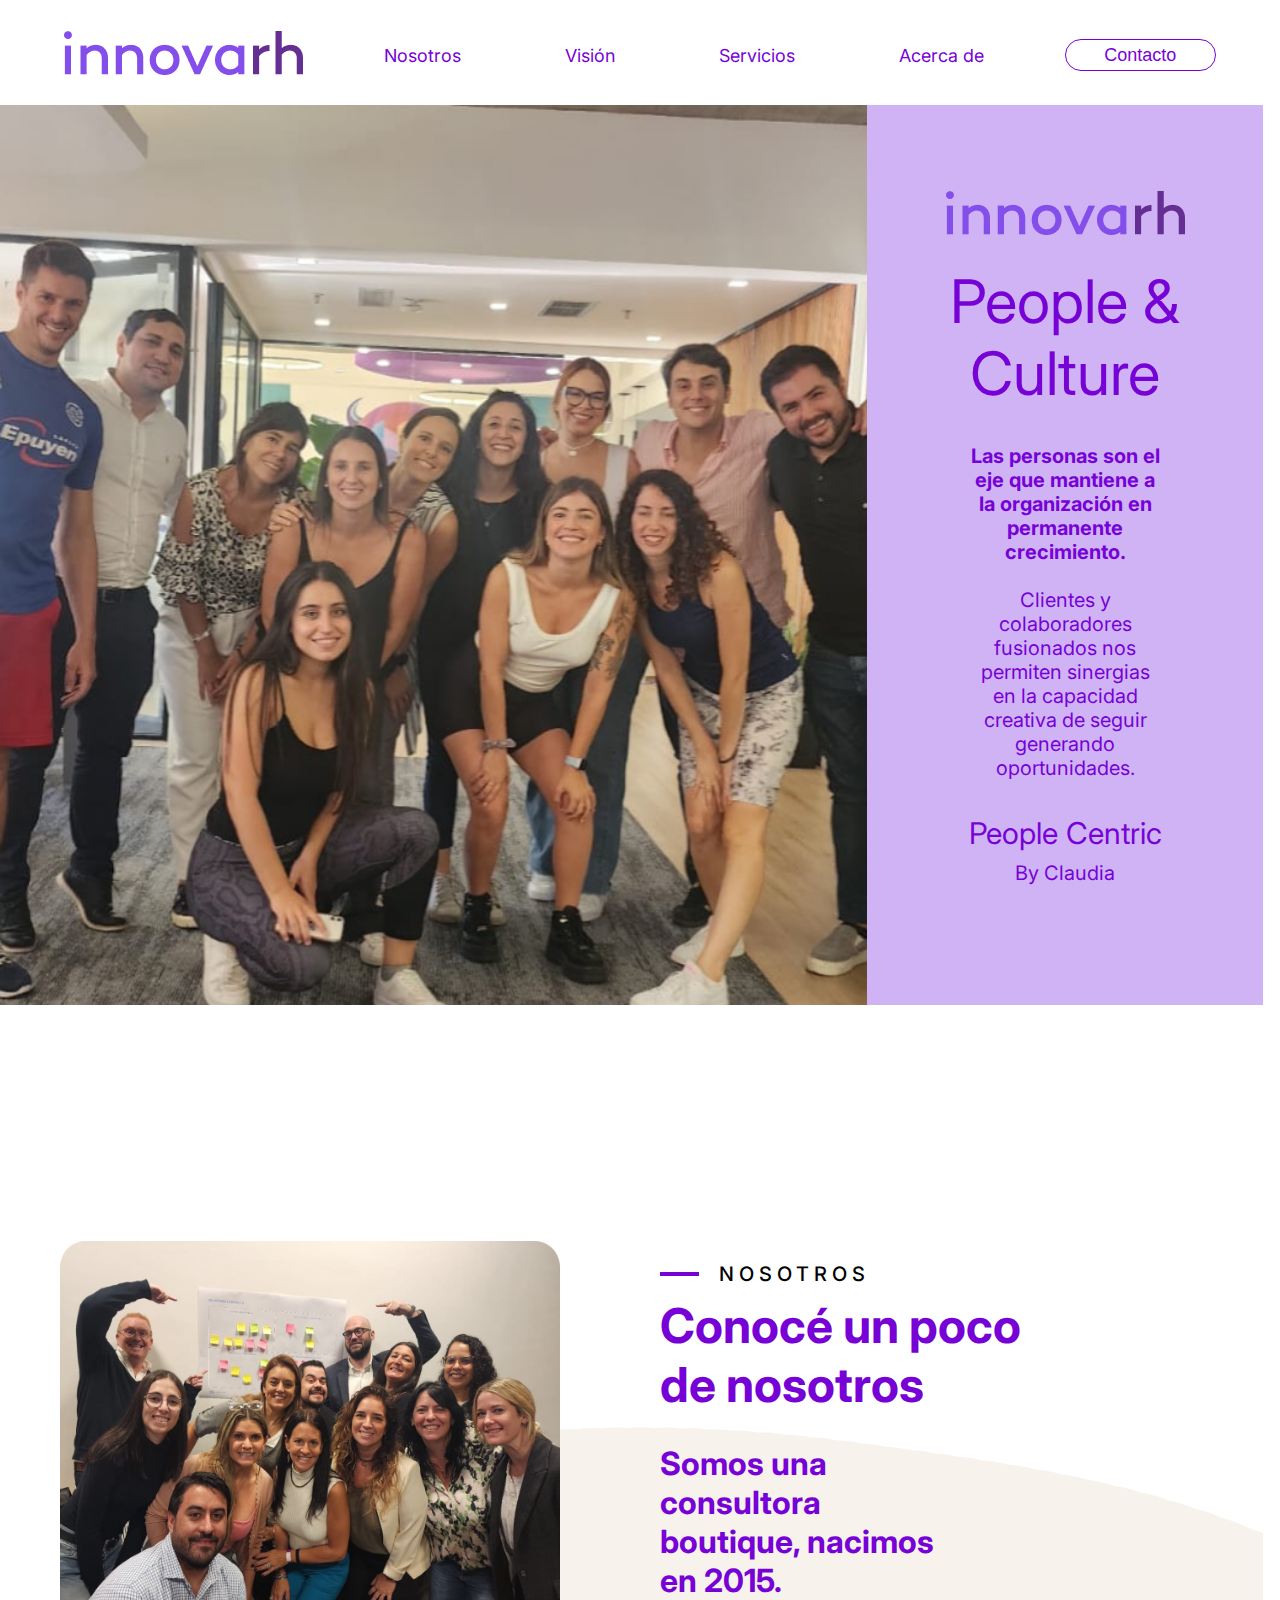
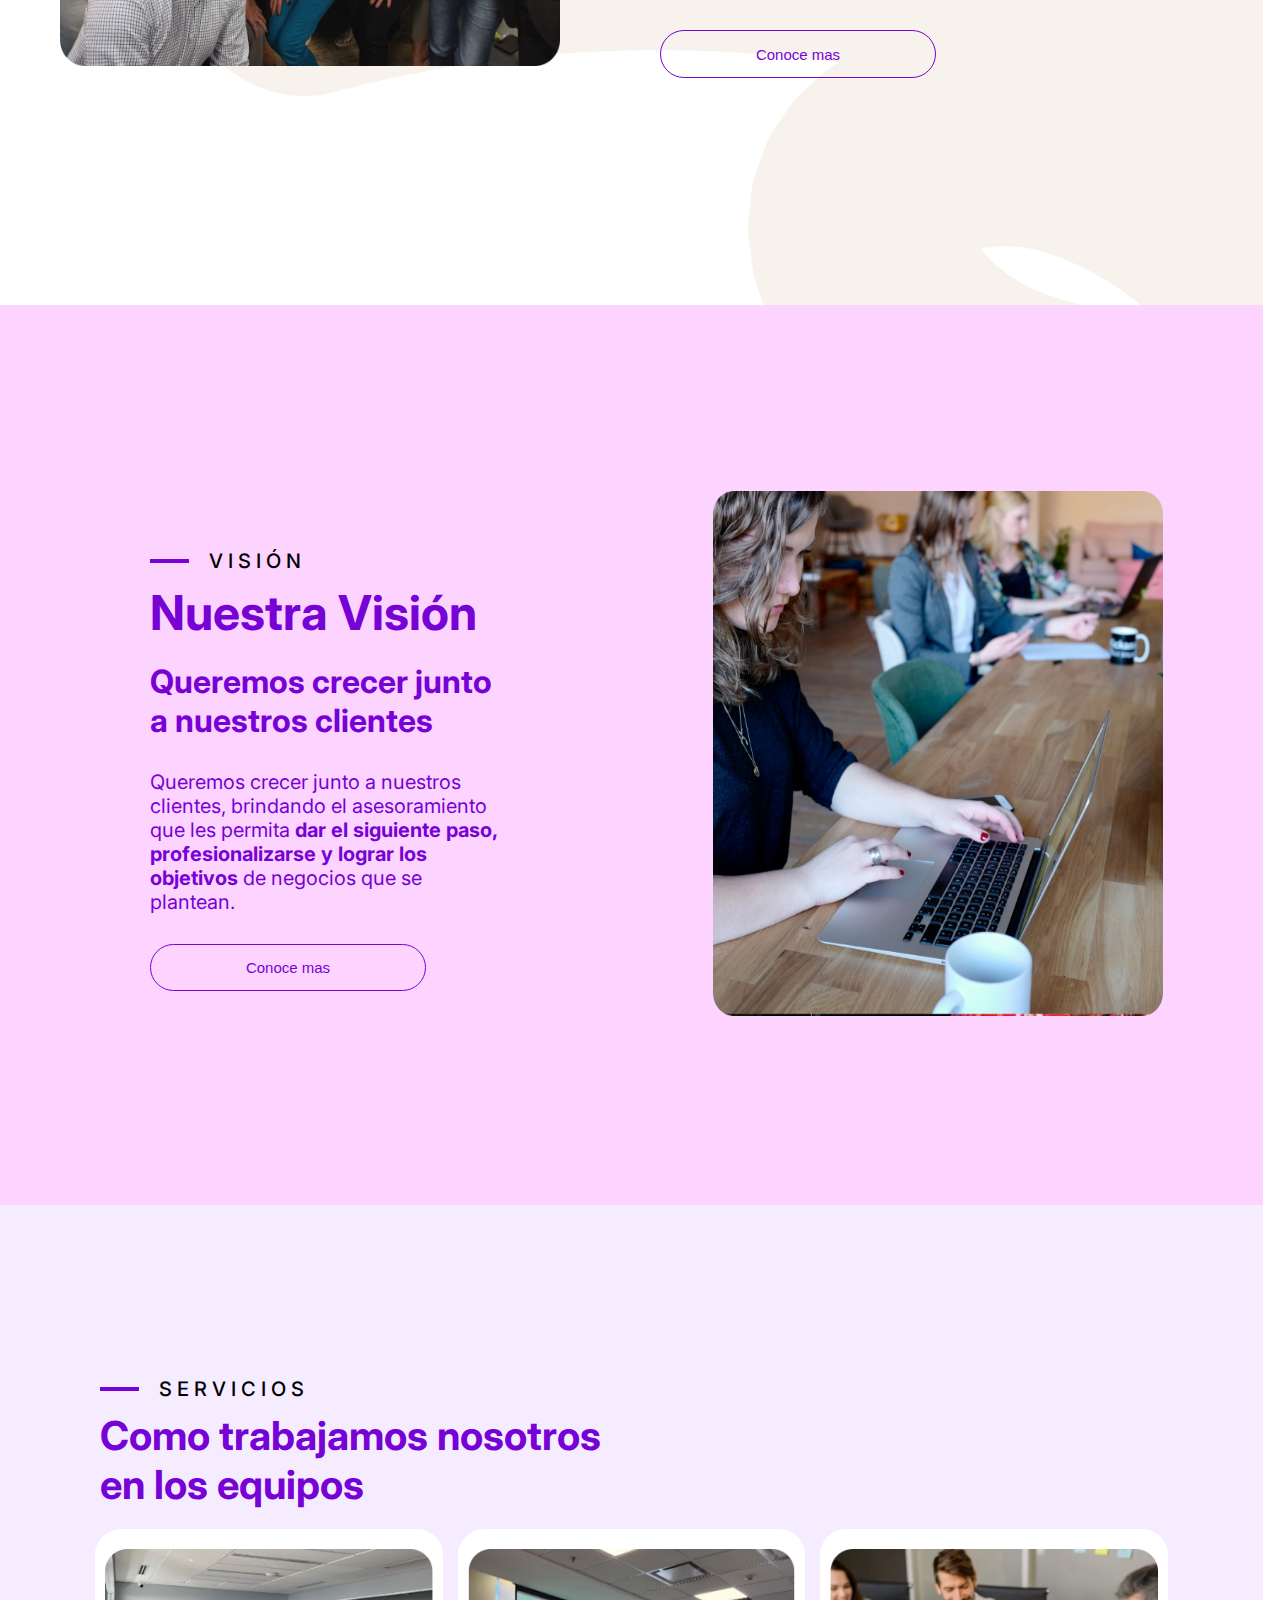
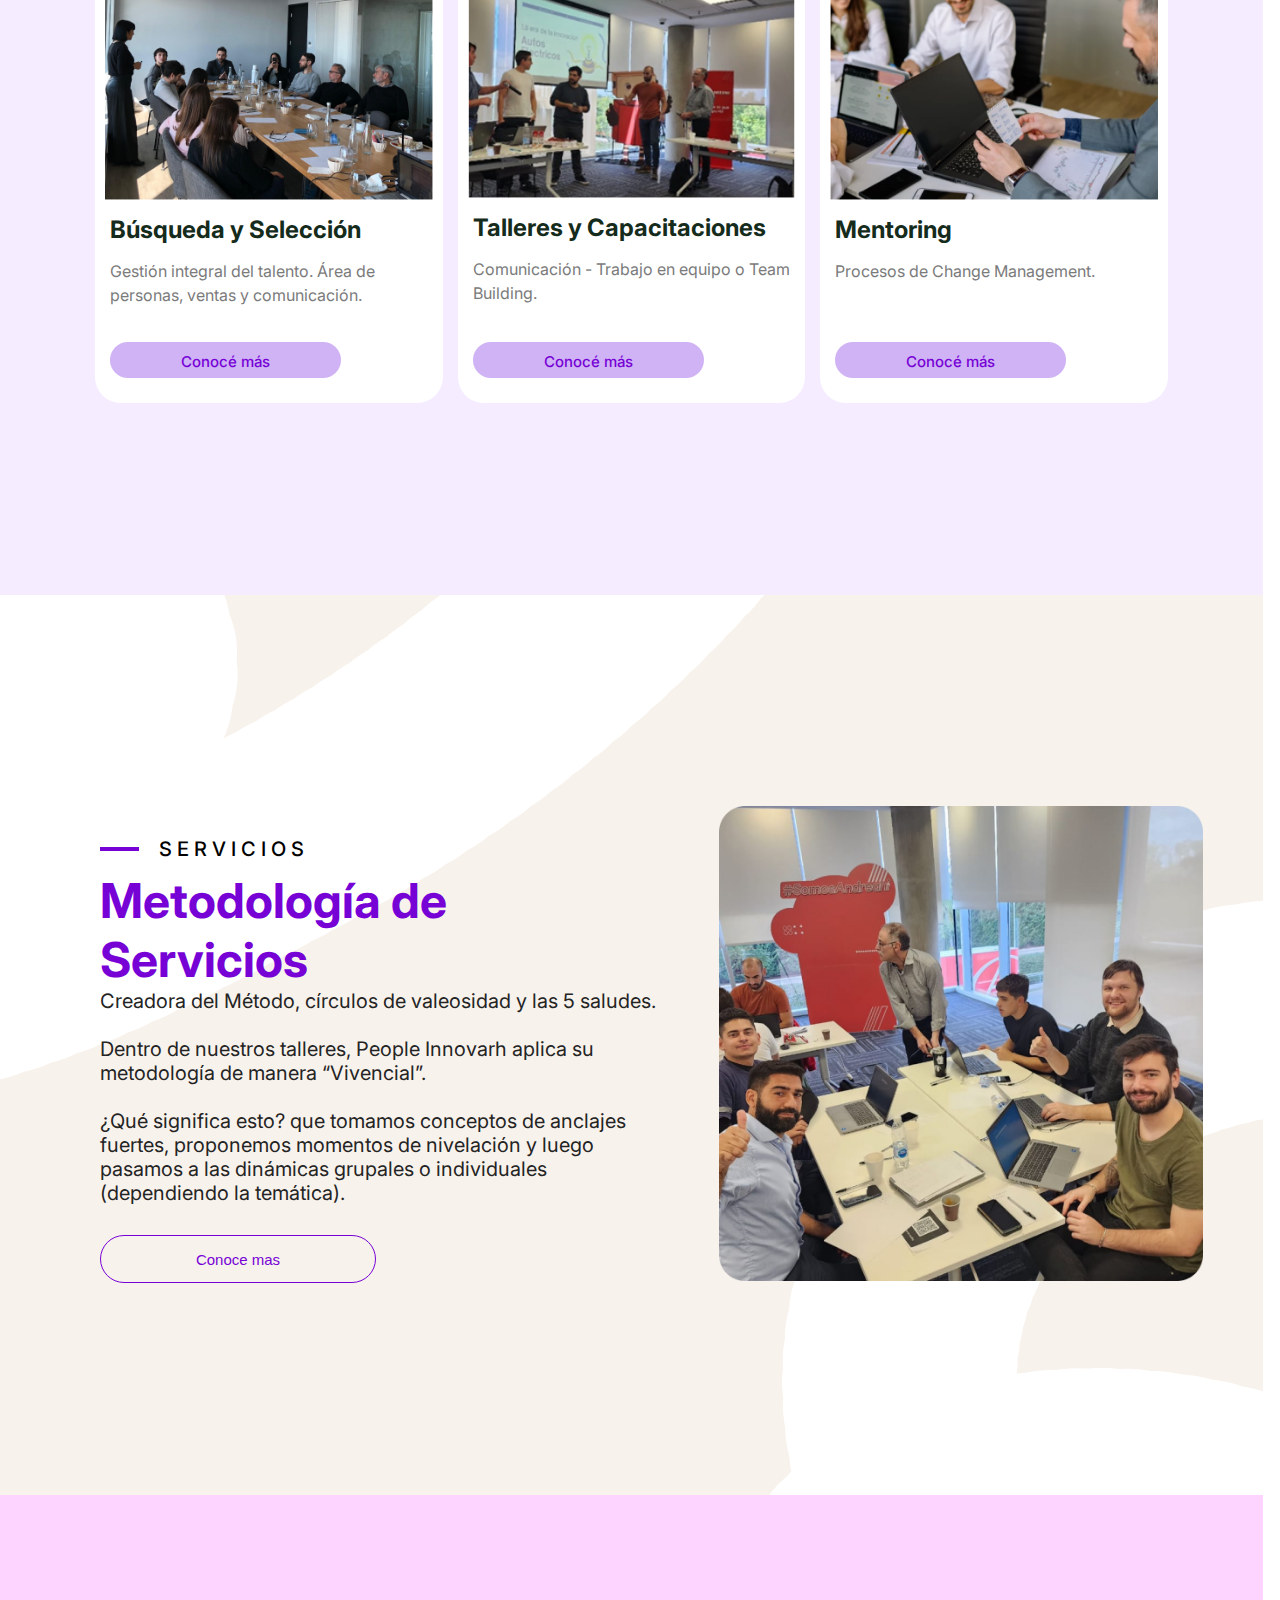
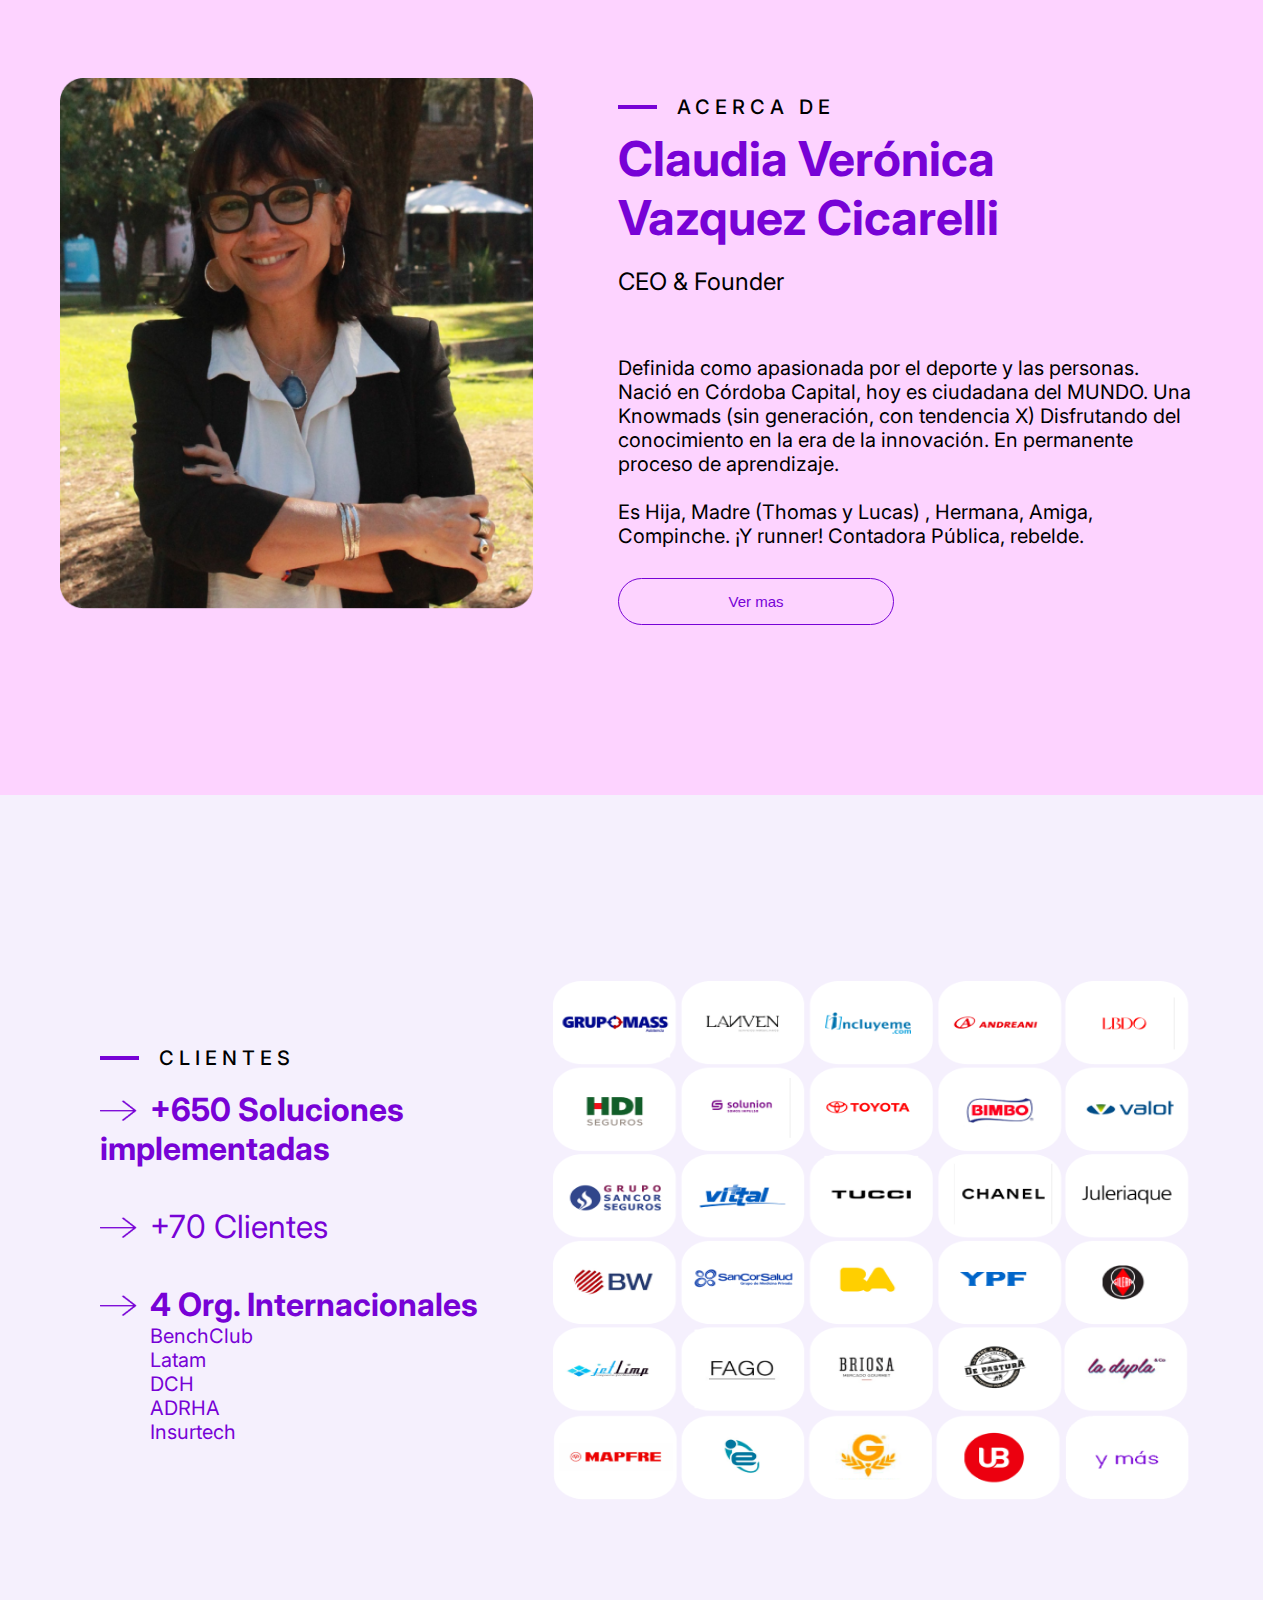
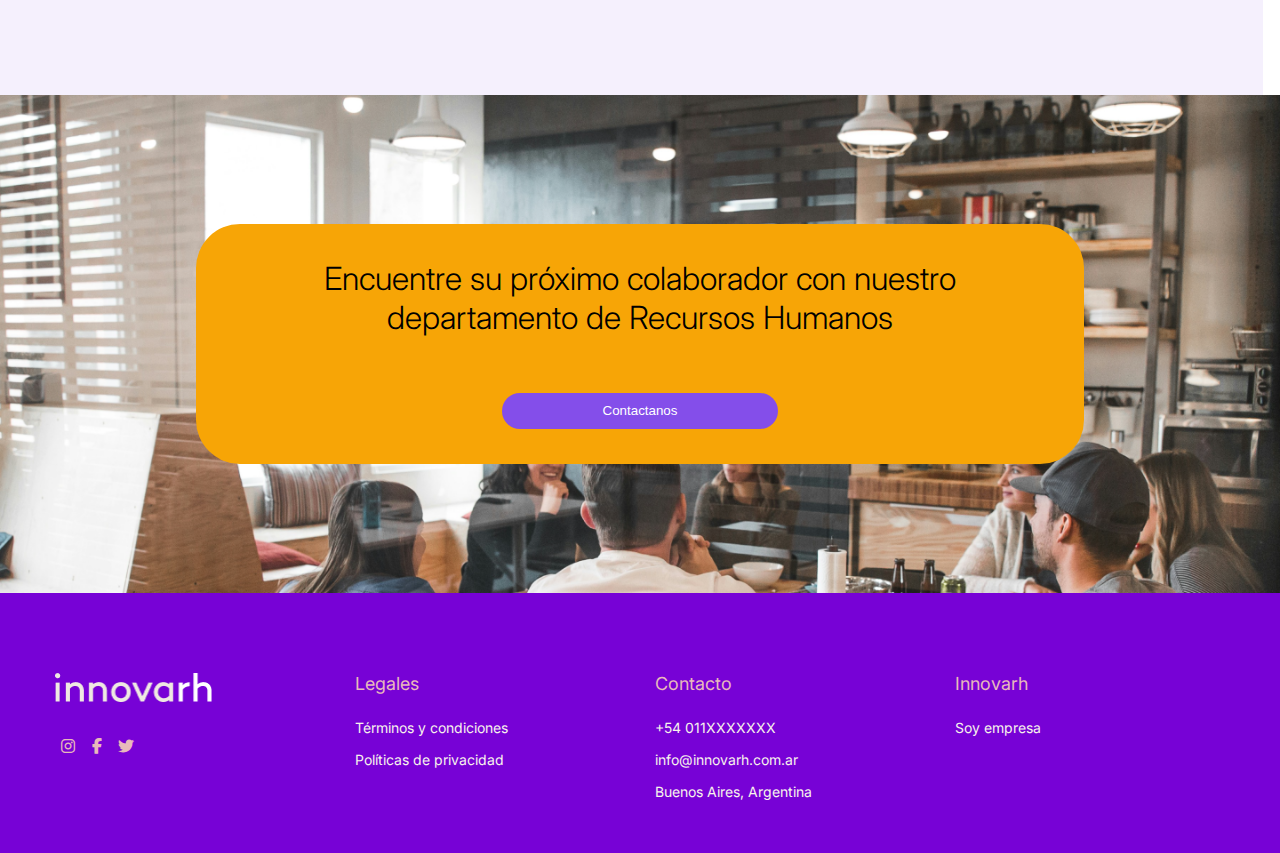
==== index.html @ 9fca4204 "version 1" ====
<!DOCTYPE html>
<html lang="en">
  <head>
    <meta charset="UTF-8" />
    <meta name="viewport" content="width=device-width, initial-scale=1.0" />
    <!--font-->
    <link rel="preconnect" href="https://fonts.googleapis.com">
    <link rel="preconnect" href="https://fonts.gstatic.com" crossorigin>
    <link href="https://fonts.googleapis.com/css2?family=Inter:ital,opsz,wght@0,14..32,100..900;1,14..32,100..900&display=swap" rel="stylesheet">
    <!--css-->
    <link rel="stylesheet" href="CSS/styles.css">
    <link rel="stylesheet" href="https://cdnjs.cloudflare.com/ajax/libs/font-awesome/6.2.1/css/all.min.css">
    <title>Innovarh</title>
  </head>
  <body>
    
    <header class="header">
        <div class="logo">
          <a href="./index.html"><image src="imagenes/LOGO.png" alt="logo"></image></a>
        </div>
        <nav>
          <ul class="nav-links">
             <li><a class="navbar-brand" href="./paginas/nosotros.html">Nosotros</a></li>
             <li><a class="navbar-brand" href="./paginas/vision.html">Visión</a></li>
             <li><a class="navbar-brand" href="./paginas/metodologias.html">Servicios</a></li>
             <li><a class="navbar-brand" href="./paginas/acerca-de.html">Acerca de</a></li>
          </ul>
        </nav>
        <a href="#" class="nav-button"><button>Contacto</button></a>
    </header>

    <main>
      <section class="section-people">
        <div>
          <image class="section-people-photo" src="imagenes/group.png" alt="people-photo"></image>
        </div>  
        <div class="section-people-text">
          <image class="section-people-logo" src="imagenes/LOGO.png" alt="logo"></image>
          <h1 class="section-people-title"> People & Culture</h1>
          <p class="section-people-paragraph">
            <strong>Las personas son el eje que mantiene a la organización en permanente crecimiento.</strong>
            <br>
            <br>
            Clientes y colaboradores fusionados nos permiten sinergias en la capacidad creativa de seguir generando oportunidades.</p>
          <h3 class="section-people-subtitle">People Centric</h3>
          <p class="section-people-paragraph">By Claudia</p>  
        </div>
      </section>

      <section class="section-nosotros">
        <div>
          <image class="section-nosotros-photo" src="imagenes/nosotros-foto1.png" alt="nosotros-foto1"></image>
        </div>
        <div class="section-nosotros-text">
          <div class="divisor">
            <div class="rectangulo"></div>
            <h5>NOSOTROS</h5>
          </div>
          <h2 class="section-nosotros-title">Conocé un poco de nosotros</h2>
          <h4 class="section-nosotros-subtitle">Somos una consultora boutique, nacimos en 2015.</h4>
          <a href="./paginas/nosotros.html">
          <button class="section-button">
            Conoce mas
          </button>
          </a>
        </div>
      </section>

      <section class="section-vision">
        <div class="vision-text">
          <div class="divisor">
            <div class="rectangulo"></div>
            <h5>VISIÓN</h5>
          </div>
          <h2 class="section-vision-title">Nuestra Visión</h2>
          <h4 class="section-vision-subtitle">Queremos crecer junto a nuestros clientes</h4>
          <p class="section-vision-paragraph">Queremos crecer junto a nuestros clientes, brindando el asesoramiento que les permita <strong>dar el siguiente paso, profesionalizarse y lograr los objetivos</strong> de negocios que se plantean.</p>
          <a href="./paginas/vision.html">
          <button class="section-button">
            Conoce mas
          </button>
          </a>
        </div>
        <div>
          <image class="vision-photo" src="imagenes/vision-foto1.png" alt="vision-foto1"></image>
        </div>
      </section>

      <Section class="section-servicios">
        <div class="section-servicios-text">
          <div class="divisor">
            <div class="rectangulo"></div>
            <h5>SERVICIOS</h5>
          </div>
            <h2 class="section-servicios-title">Como trabajamos nosotros en los equipos</h2>
        </div>

          <div class="cards-container">
            <div class="card">
              <div class="card-header">
                <img src="imagenes/servicios-foto1.png" alt="servicios-foto1">
              </div>
              <div class="card-body">
                <h5>Búsqueda y Selección</h5>
                <p class="card-text">Gestión integral del talento. Área de personas, ventas y comunicación.</p>
                <a href="./paginas/busqueda-seleccion.html" class="card-button">Conocé más</a>
              </div>
            </div>

            <div class="card">
              <div class="card-header">
                <img src="imagenes/servicios-foto2.png" alt="servicios-foto2">
              </div>
              <div class="card-body">
                <h5>Talleres y Capacitaciones</h5>
                <p class="card-text">Comunicación - Trabajo en equipo o Team Building.</p>
                <a href="./paginas/talleres-capacitaciones.html" class="card-button">Conocé más</a>
              </div>
            </div>

            <div class="card">
              <div class="card-header">
                <img src="imagenes/servicios-foto3.png" alt="servicios-foto3">
              </div>
              <div class="card-body">
                <h5>Mentoring</h5>
                <p class="card-text">Procesos de Change Management.</p>
                <a href="./paginas/mentoring.html" class="card-button">Conocé más</a>
              </div>
            </div>
          </div>
        </div>
      </Section>

       <section class="section-servicios2">
          <div class="section-servicios2-text">
            <div class="divisor">
              <div class="rectangulo"></div>
              <h5>SERVICIOS</h5>
            </div>
            <h2 class="section-servicios2-title">Metodología de Servicios</h2>
            <p class="servicios2-texto">
              Creadora del Método, círculos de valeosidad y las 5 saludes.
              <br>
              <br>
              Dentro de nuestros talleres, People Innovarh aplica su metodología de manera “Vivencial”.
              <br>
              <br>
              ¿Qué significa esto? que tomamos conceptos de anclajes fuertes, proponemos momentos de nivelación y luego pasamos a las dinámicas grupales o individuales (dependiendo la temática).
            </p> 
            <a href="./paginas/metodologias.html">
              <button class="section-button">
              Conoce mas
              </button>
            </a>
          </div>
          <div>
            <image class="servicios2-photo" src="imagenes/servicios2-foto1.png" alt="servicios2-foto1"></image>
          </div>
      </section>

      <section class="section-acerca">
        <div>
          <image class="acerca-photo" src="imagenes/acerca-foto1.png" alt="acerca-foto1"></image>
        </div>
        <div class="acerca-text">
          <div class="divisor">
            <div class="rectangulo"></div>
            <h5>ACERCA DE</h5>
          </div>
          <h2 class="section-acerca-title">Claudia Verónica Vazquez Cicarelli</h2>
          <br>
          <p class="acerca-subtitle">CEO & Founder</p>
          <br>
          <br>
          <br>
          <p class="acerca-texto">
            Definida como apasionada por el deporte y las personas. Nació en Córdoba Capital, hoy es ciudadana del MUNDO. Una Knowmads (sin generación, con tendencia X) Disfrutando del conocimiento en la era de la innovación. En permanente proceso de aprendizaje.  
            <br>
            <br>
            Es Hija, Madre (Thomas y Lucas) , Hermana, Amiga, Compinche. ¡Y runner! Contadora Pública, rebelde.
          </p> 
          <a href="./paginas/acerca-de.html">
            <button class="section-button">
              Ver mas
            </button>
          </a>
        </div>
      </section>

      <section class="section-clientes">
        <div class="clientes-text">
          <div class="divisor">
            <div class="rectangulo"></div>
              <h5>CLIENTES</h5>
            </div>
            <div class="clientes-texto">
              <p>
              <img src="./imagenes/index-flecha.png" alt="index-flecha"> <strong>+650 Soluciones implementadas</strong>
              <br>
              <br>
              <img src="./imagenes/index-flecha.png" alt="index-flecha"> +70 Clientes
              <br>
              <br>  
              <img src="./imagenes/index-flecha.png" alt="index-flecha"> <strong>4 Org. Internacionales</strong>
              </p>
              <p style="font-size: 20px; margin-left: 50px;">
              BenchClub
              <br> 
              Latam
              <br> 
              DCH
              <br> 
              ADRHA 
              <br>
              Insurtech
              </p> 
            </div>  
          </div>
        <div>
          <image class="clientes-photo" src="imagenes/clientes-foto1.png" alt="clientes-foto1"></image>
        </div>
    </section>

    <section class="section-contacto">
      <div class="contacto">
      <p class="contacto-text">Encuentre su próximo colaborador con nuestro departamento de Recursos Humanos</p>
      <button class="contacto-button">
      Contactanos
    </button>
    </div>
    </section>
    
    </main>
    <footer class="footer">
      <div class="footer-container">
        <div class="footer-row">
          
          <div class="footer-links">
            <img src="imagenes/logo-footer.png" alt="logo footer">
              <div class="social-link">
                  <a href="#"><i class="fab fa-instagram"></i></a>
                  <a href="#"><i class="fab fa-facebook-f"></i></a>
                  <a href="#"><i class="fab fa-twitter"></i></a>
              </div>
          </div>

          <div class="footer-links">
            <h6>Legales</h6>
            <ul>
              <li><a href="#">Términos y condiciones </a></li>
              <li><a href="#"> Políticas de privacidad </a></li>
            </ul>
          </div>

          <div class="footer-links">
            <h6>Contacto</h6>
            <ul>
              <li><a href="#"> +54 011XXXXXXX </a></li>
              <li><a href="mailto:info@innovarh.com.ar"> info@innovarh.com.ar </a></li>
              <li><a href="#"> Buenos Aires, Argentina </a></li>
            </ul>
          </div>

          <div class="footer-links">
            <h6>Innovarh</h6>
            <ul>
              <li><a href="#"> Soy empresa </a></li>
            </ul>
          </div>
        </div>
      </div>
    </footer>

  </body>
</html>
---- CSS/styles.css ----
*{
    margin: 0;
    padding: 0;
    box-sizing: border-box;
    list-style: none;
}
body{
    font-family: 'Inter';
    scroll-snap-type: y mandatory;
    overflow-y: scroll;
}

/* HEADER */
.header{
    display: flex;
    justify-content: space-between;
    align-items: center;
    height: 85px;
    padding: 30px 5% 5px;
    margin-bottom: 20px;
}
.header .logo{
    cursor: pointer;
}
.header .logo img{
    height: auto;
    width: auto;
}
.header .nav-links li{
    display: inline-block;
    padding: 0 50px;
    transition: all 0.5s ease;
}
.header .nav-links li:hover{
    transform: scale(1.2);
}
.header .nav-links a {
   font-size: 18px;
   color: #7702D6;
   text-decoration: none;
}
.header .nav-links li a:hover{
    color: #844EEA;
}
.header .nav-button button{
    font-size: 18px;
    width: 151.41px;
    height: 32px;
    border: 1px solid #7702D6;
    border-radius: 30px;
    color: #7702D6;
    background-color: white;
    cursor: pointer;
    transition: all 0.5s ease;
}
.header .nav-button button:hover{
    background-color: #844EEA;
    transform: scale(1.2);
    color: #F5EDFF;
}

/* SECTIONS */
section{
    display: flex;
    flex-direction: row;
    width:1263px ;
    height:100vh ;
    align-items: center;
    justify-content: center;
}
section a{
    width: 276px;
    height: 47.35px;
    font-style: none;
}

.divisor{
    display: flex;
    flex-direction: row;
    align-items: center;
    color: black;
}
.rectangulo{
    background-color: #7702D6;
    width: 39px;
    height: 4px;
}
.divisor h5{
    font-size: 20px;
    font-weight: 500;
    margin-left: 20px;
    letter-spacing: 5px;
}
.section-button{
    box-sizing: border-box;
    border: 1px solid #7702D6;
    border-radius: 30px;
    width: 276px;
    height: 47.35px;
    background-color: transparent;
    color: #7702D6;
    margin-bottom: 10px;
    margin-top: 30px;
    font-size: 15px;
    cursor: pointer;
    transition: all 0.5s ease;
}
.section-button:hover{
    background-color: #844EEA;
    transform: scale(1.2);
    color: #F5EDFF;
}


/* PEOPLE & CULTURE */
.section-people{
    background-color: #CFB3F5;
    align-items:normal;
}
.section-people-photo{
    height:100vh ;
}
.section-people-text{
    display: flex;
    flex-direction: column;
    text-align: center;
    align-items: center;
    justify-content: center;
}
.section-people-logo{
    width:190 ;
    height:35;
    margin-bottom: 30px;
}
.section-people-title{
    font-size: 60px;
    color: #7702D6;
    font-weight: 400;
    margin-bottom: 35px;
}
.section-people-paragraph{
    font-size: 20px;
    color: #7702D6;
    padding: 0 100px;
    margin-bottom: 35px;
}
.section-people-subtitle{
    font-size: 30px;
    color: #7702D6;
    font-weight: 400;
    margin-bottom: 10px;
}


/* SECTION NOSOTROS */
.section-nosotros{
    background-image: url(../imagenes/index-nosotros-vector.png);
    background-position: bottom -720px left 100%;
    background-repeat: no-repeat;
}
.section-nosotros-photo{ 
    width: 500px;
    height: 425px;
    margin-left: 60px;
}
.section-nosotros-text{
    display: flex;
    flex-direction: column;
    text-align: left;
    color: #7702D6;
    margin-left: 100px;
}
.section-nosotros-title{
    font-size: 48px;
    font-weight: bold;
    margin-top: 10px;
    display: flex;
    margin-right: 200px;
}
.section-nosotros-subtitle{
    font-size: 32px;
    margin-top: 30px;
    display: flex;
    margin-right: 300px;
}


/* INDEX VISION */
.section-vision{
    background-color: #FDD3FF;
}
.vision-text{
    display: flex;
    flex-direction: column;
    text-align: left;
    color: #7702D6;
    margin-left: 150px;
}
.section-vision-title{
    font-size: 48px;
    font-weight: bold;
    margin-top: 10px;
    display: flex;
    margin-right: 200px;
}
.section-vision-subtitle{
    font-size: 32px;
    margin-top: 20px;
    display: flex;
    margin-right: 215px;
}
.section-vision-paragraph{
    font-size: 20px;
    color: #7702D6;
    margin-top: 30px;
    margin-right: 210px;
}
.vision-photo{
    width: 450px;
    height: 525px;
    margin-right: 100px;
}

/* INDEX SERVICIOS */
.section-servicios{
    display: flex;
    flex-direction: column;
    background-color: #F5EDFF;
    height: 110vh;
}
.section-servicios-text{
    display: flex;
    flex-direction: column;
    text-align: left;
    color: #7702D6;
    margin-left: 100px;
}
.section-servicios-title{
    font-size: 40px;
    font-weight: bold;
    margin-top: 10px;
    display: flex;
    margin-right: 630px;
}
.cards-container{
    width: 85%;
    max-width: 1200;
    margin: 20px auto;
    display: grid;
    grid-template-columns: repeat(3, 1fr);
    gap: 15px;
}
.card{
    width: 100%;
    display: flex;
    flex-direction: column;
    background-color: white;
    border-radius: 26px;
    overflow: hidden;
    cursor: default;
    transition: all .4s ease;
}
.card:hover{
    box-shadow: 5px 5px 20px rgba(0,0,0,0.4);
    transform: translateY(-2%);
}
.card-header img{
    width:100% ;
    display: block;
    border-radius: 8px;
    max-width: 1200px;
    padding: 20px 10px 5px 10px;
}
.card-body{
    padding: 10px 15px;
    text-align: justify;
    flex-grow: 1;
    display: flex;
    flex-direction: column;
}
.card-body h5{
    color: #152B1B;
    font-size: 24px;
    font-weight: bold;
    margin-bottom: 15px;
}
.card-body p{
    line-height: 1.5;
    color: #7B7B7B;
    font-size: 16px;
    margin-bottom: 25px;
    text-align: left;
}
.card-button{
    background-color:#CFB3F5 ;
    color: #7702D6;
    display: block;
    padding: 10px;
    text-align: center;
    text-decoration: none;
    margin-top: 10px;
    margin-bottom: 15px;
    border-radius: 90px;
    width: 231px;
    height: 35.84px;
    font-size: 15px;
    font-weight:500;
    transition: all .4s ease;
    align-self: left;
}
.card-button:hover{
    background:#7702D6 ;
    color: #F5EDFF ;
}
.card-text{
    flex-grow: 1;
}

/* INDEX SERVICIOS 2 */
.section-servicios2{
    background-color: #F8F2EC;
    background-image: 
    url(../imagenes/index-metodologias-vector.png),
    url(../imagenes/index-metodologias-vector2.png);
    background-position: top -570px left, bottom -570px right -150px ;
    background-repeat: no-repeat, no-repeat;
}
.section-servicios2-text{
    display: flex;
    flex-direction: column;
    text-align: left;
    color: #7702D6;
    margin-left: 100px;
}
.section-servicios2-title{
    font-size: 48px;
    font-weight: bold;
    margin-top: 10px;
    display: flex;
    margin-right: 200px;
}
.servicios2-texto{
    font-family: 'Inter';
    font-style: normal;
    font-weight: 400;
    font-size: 20px;
    line-height: 24px;
    color: #242424;
}
.servicios2-photo{
    width: 484px;
    height: 475px;
    margin-left: 60px;
    margin-right: 60px;
}

/* INDEX ACERCA */
.section-acerca{
    background-color: #FDD3FF;
}
.acerca-photo{
    width: 473px;
    height: 531px;
    margin-left: 60px;
    margin-right: 5px;
}
.acerca-text{
    display: flex;
    flex-direction: column;
    text-align: left;
    color: #7702D6;
    margin-left: 80px;
}
.section-acerca-title{
    font-size: 48px;
    font-weight: bold;
    margin-top: 10px;
    display: flex;
    margin-right: 200px;
}
.acerca-subtitle{
    font-size: 24px;
    color: #000000;
}
.acerca-texto{
    margin-right: 70px;
    font-size: 20px;
    color: #000000;
}

/* INDEX CLIENTES */
.section-clientes{
    background: rgba(207, 179, 245, 0.2);
}
.clientes-text{
        display: flex;
        flex-direction: column;
        text-align: left;
        color: #7702D6;
        margin-left: 100px
}
.clientes-texto{
    display: inline-block;
    vertical-align: top;
    font-size: 32px;
    margin-top: 20px;
}
.clientes-texto img{
    width: 37px;
    height: 21px;
    margin-right: 5px;
}
.clientes-photo{
    width: 650px;
    height: 575px;
    margin-right: 60px;
    margin-top: 50px;
}

/* CONTACTO */
.section-contacto{
    background-image: url(../imagenes/contacto-fondo.png);
    width: 100%;
    height: 498px;
    display: flex;
    align-items: center;
    justify-content: center;
    background-size: cover;
    background-position: center;
}
.contacto{
    width: 888px;
    height: 239.51px;
    background: #F7A506;
    border-radius: 44px;
    display: flex;
    flex-direction: column;
    align-items: center;
    padding: 35px;
}
.contacto-text{
    width: 816px;
    height: 184px;
    font-family: 'Inter';
    font-style: normal;
    font-weight: 300;
    font-size: 32px;
    line-height: 39px;
    text-align: center;
    color: #000000;
}
.contacto-button{
    width: 276px;
    height: 49.8px;
    background: #844EEA;
    border-radius: 90px;
    border-style: hidden;
    color: white;
    cursor: pointer;
    transition: all 0.5s ease;
}
.contacto-button:hover{
    transform: scale(1.3);
}

/* FOOTER */
.footer-container{
    width: 1200px;
    margin: 0 auto;
    height: 100px;
}
.footer{
    background-color: #7702D6;
    padding: 80px 0;
}
.footer-row{
    display: flex;
    flex-wrap: wrap;
}
.footer-links{
    width: 25%;
    padding: 0 15px;
}
.social-link a {
    color: #E8B9BB;
    display: inline-block;
    min-height: 40px;
    width: 25px;
    text-align: center;
    line-height: 40px;
    transition: all .5s ease;
}
.social-link a:hover{
        color: #844EEA;
        padding-left: 6px;
}
.footer-links img{
    width: 157px;
    height: 29px;
    margin-bottom: 20px;
}
.footer-links h6 {
    color: #E8B9BB;
    font-size: 18px;
    font-weight: 400;
    margin-bottom: 25px;
}
.footer-links ul li a{
    color: #F8F2EC;
    font-size: 14px;
    text-decoration: none;
    display: block;
    margin-bottom: 15px;
    transition: all .3s ease;
}
.footer-links ul li a:hover{
    color: #844EEA;
    padding-left: 6px;
}


/* PAGINAS INTRO */
.pagina-intro{
    display: flex;
    flex-direction: column;
    justify-content: center;
    padding: 20px 50px 0px 50px;
    background-position:left;
}
.pagina-intro h5{
    font-size: 20px;
    color: #000000;
    font-weight: 500;   
    margin-bottom: 15px;
    text-align: center;
    letter-spacing: 5px;
}
.pagina-intro hr{
    border: 0;
    height: 3px;
    background-color: #7702D6;
    width: 35px;
    align-self: center;
}
.pagina-subtitulo{
    color: #7702D6;
    font-size: 40px;
    font-weight: 500;
    text-align: center;
    margin: 40px 0px 50px 0px;
    padding: 0 250px 0 250px;
}
.pagina-intro img{
    width: 100%;
    height: 100%;
    display: flex;
    align-items: center;
    justify-content: center;
    background-size: cover;
    background-position: center;
    margin-bottom: 40px;
}

/* PAGINAS NOSOTROS */
.pagina-nosotros-background{
    background-image: 
    url(../imagenes/pagina-nosotros-vector.png),
    url(../imagenes/pagina-nosotros-vector2.png);
    background-position: top -200px left, bottom 450px right;
    background-repeat: no-repeat;   
}
.nosotros-container{
    display: grid;
    grid-template-columns: repeat(12, 100px);
    grid-template-rows: repeat(9,100px) ; 
    margin-left: 100px;
}
.nosotros-container img{
    width: 450px;
    height: 500px;
}
.nosotros-content1{
    grid-column: 1/6;
    grid-row: 1/3;
    display: flex;
    flex-wrap: wrap;
    font-size: 25px;
    color: #7702D6;
    margin-top: 40px;
    padding-right: 55px;
}
.nosotros-content2{
    grid-column: 7/11;
    grid-row: 6/8;
    display: flex;
    flex-wrap: wrap;
    font-size: 25px;
    color: #7702D6;
    padding-right: 55px;
    margin-top: 50px;
}
.nosotros-image1{
    grid-column: 7/9;
    grid-row: 1/3;
}
.nosotros-image2{
    grid-column: 1/3;
    grid-row: 4/6;
}
.etiqueta-agilidad{
    width: 120px;
    height: 35px;
    background: #F1E7FF;
    border-radius: 20px;
    font-size: 20px;
    color: #7702D6;
    text-align: center;
    align-content: center;
    cursor:default;
    position: absolute;
    top: 172%;
    left: 23%;
}
.etiqueta-comunicacion{
    width: 170px;
    height: 35px;
    background: #F1E7FF;
    border-radius: 20px;
    font-size: 20px;
    color: #7702D6;
    text-align: center;
    align-content: center;
    cursor:default;
    position: absolute;
    top: 233%;
    left: 37%;
}
.etiqueta-calidad{
    width: 120px;
    height: 35px;
    background: #F1E7FF;
    border-radius: 20px;
    font-size: 20px;
    color: #7702D6;
    text-align: center;
    align-content: center;
    cursor:default;
    position: absolute;
    top: 248%;
    left: 16%;
}

/* PAGINA VISION */
.pagina-vision{
    background: linear-gradient(to bottom,#FFFFFF 0%, #FFFFFF 17%, #FDD3FF 17%, #FDD3FF 100%) ;
}
.vision-container{
    background-image: url(../imagenes/pagina-vision-vector.png);
    background-position: top 50px center;
    background-repeat: no-repeat;
    background-size: cover;
}
.vision-content{
    display: flex;
    flex-direction: row;
    align-items: center;
    padding: 30px 25px;
}
.vision-content p{
    color: #7702D6;
    font-size: 25px;
    text-align: left;
    padding: 0 165px;
}
.parrafo-1{
    margin-bottom: 60px;
}
.vision-content img{
    width: 465px;
    height: 600pX;
    margin-right: 60px;
}

/* PAGINA METODOLOGIA */
.pagina-metodologia{
    background: linear-gradient(to bottom,#FFFFFF 0%, #FFFFFF 17%, #EFE9E2 17%, #EFE9E2 100%) ;
}
.pagina-metodologia .pagina-intro{
    background-image: 
    url(../imagenes/pagina-metodologia-vector.png),
    url(../imagenes//pagina-metodologia-vector2.png);
    background-position: top 15px left, top 120px right -20px;
    background-repeat: no-repeat;
}
.pagina-metodologia-subtitulo{
    color: #7702D6;
    font-size: 40px;
    font-weight: 350;
    text-align: center;
    margin: 10px 50px 40px 50px;
    padding: 0 250px 0 250px;
}
.metodologia-card-container{
    display: flex;
    align-items: center;
    justify-content: center;
    min-height: 100vh;
}
.metodologia-card{
    display: flex;
    width: 1150px;
    height: 600px;
    background-color: #FFFFFF;
    overflow: hidden;
    border-radius: 20px;
}
.metodologia-card-text{
    color: #7702D6;
    font-size: 25px;
    text-align: left;
    padding: 70px 60px 20px 60px;
}
.metodologia-card-text p i{
    color: #F7A506;
    font-size: 20px;
}
.metodologia-card-img{
    width: 40%;
    height: 100%;
    background-size: cover;
}
.pagina-metodologia-final{
    color: #7702D6;
    font-size: 40px;
    font-weight: 350;
    text-align: center;
    margin: 10px 50px 40px 50px;
    padding: 0 180px 0 180px;
}

/* PAGINA ACERCA */
.pagina-acerca{
    background: #FDD3FF;
    background-image: url(../imagenes/acerca-vector.png);
    background-position: bottom -200px right;
    background-repeat: no-repeat;
    background-size: contain;
}

.pagina-acerca-subtitulo{
    color: #7702D6;
    font-size: 40px;
    font-weight: 350;
    text-align: center;
    margin: 10px 70px 10px 70px;
    padding: 0 300px 0 300px;
    font-weight: 600;
}
.acerca-container{
    display: grid;
    grid-template-columns: repeat(24, 50px);
    grid-template-rows: repeat(20,50px) ;
    height: 100%;
}
.acerca-container img{
    width: 370px;
    height: 450px;
}
.acerca-titulo{
    width: 150px;
    height: 45px;
    background: #FFFFFF;
    border-radius: 45px;
    text-align: center;
    align-content: center;
    cursor:default;
    margin-bottom: 30px;
    grid-column: 15/22;
    grid-row: 4;
}
.pagina-acerca-texto{
    font-size: 18px;
    text-align: left;
    grid-column: 15/22;
    grid-row: 5/19;
    font-size: 18px;
    color: #7702D6;
    z-index: 5;
}
.acerca-imagen1{
    border-radius: 20px;
    grid-column: 3/6;
    grid-row: 4/10;
    z-index: 1;
}
.acerca-imagen2{
    border-radius: 20px;
    grid-column: 4/9;
    grid-row: 9/18;
    z-index: 2;
}
.acerca-cuadro-texto{
    text-align: left;
    align-content: center;
    padding: 0 20px;
    background-color: #F8F2EC;
    color: #7702D6;
    border-radius: 30px;
    flex-wrap: wrap;
    width: 330px;
    height: 105px;
    transform: rotateZ(355deg);
    grid-column: 3;
    grid-row: 18;
    z-index: 3;
}
.acerca-logo-linkedin{
    border-radius: 50%;
    grid-column: 21;
    grid-row: 19;
    z-index: 4;
}
.acerca-logo-linkedin i{
    font-size: 40px;
    color: #0E76A8;
    border-radius: 50%;
}

/* PAGINAS SERVICIOS */
.pagina-servicios{
    background: linear-gradient(to bottom,#F5EDFF 0%, #F5EDFF 22%, #FFFFFF 22%, #FFFFFF 100%) ;
}
.pagina-servicios-intro{
    font-size: 40px;
    font-weight: 500;
    text-align: center;
    display: flex;
    flex-direction: column;
    justify-content: center;
}

.pagina-servicios-intro h5{
        font-size: 20px;
        color: #000000;
        font-weight: 500;   
        margin-bottom: 15px;
        text-align: center;
        letter-spacing: 5px;
        margin-top: 20px;
    }
.pagina-servicios-intro hr{
        border: 0;
        height: 3px;
        background-color: #7702D6;
        width: 35px;
        align-self: center;
    }

.busqueda-container{
    display: flex;
    flex-direction: row;
    /* margin-left: 80px;
    margin-right: 80px; */
    align-items: center;
    justify-content: center;
}
.busqueda-imagen img{
    width: 397px;
    height: 437px;
}
.busqueda-contenido{
    margin-left: 60px;
    margin-bottom: 20px;
}
.busqueda-contenido h2{
    color: #7702D6;
    font-size: 40px;
    font-weight: 450;
    text-align: left;
    margin-bottom: 40px;
}
.busqueda-subtitulo{
    color: #7702D6;
    font-size: 25px;
    margin-bottom: 40px;
}
.busqueda-texto{
    color: #7702D6;
    font-size: 20px;
    padding-right: 120px;
}
.busqueda-texto img{
    width: 15px;
    height: 15px;
}
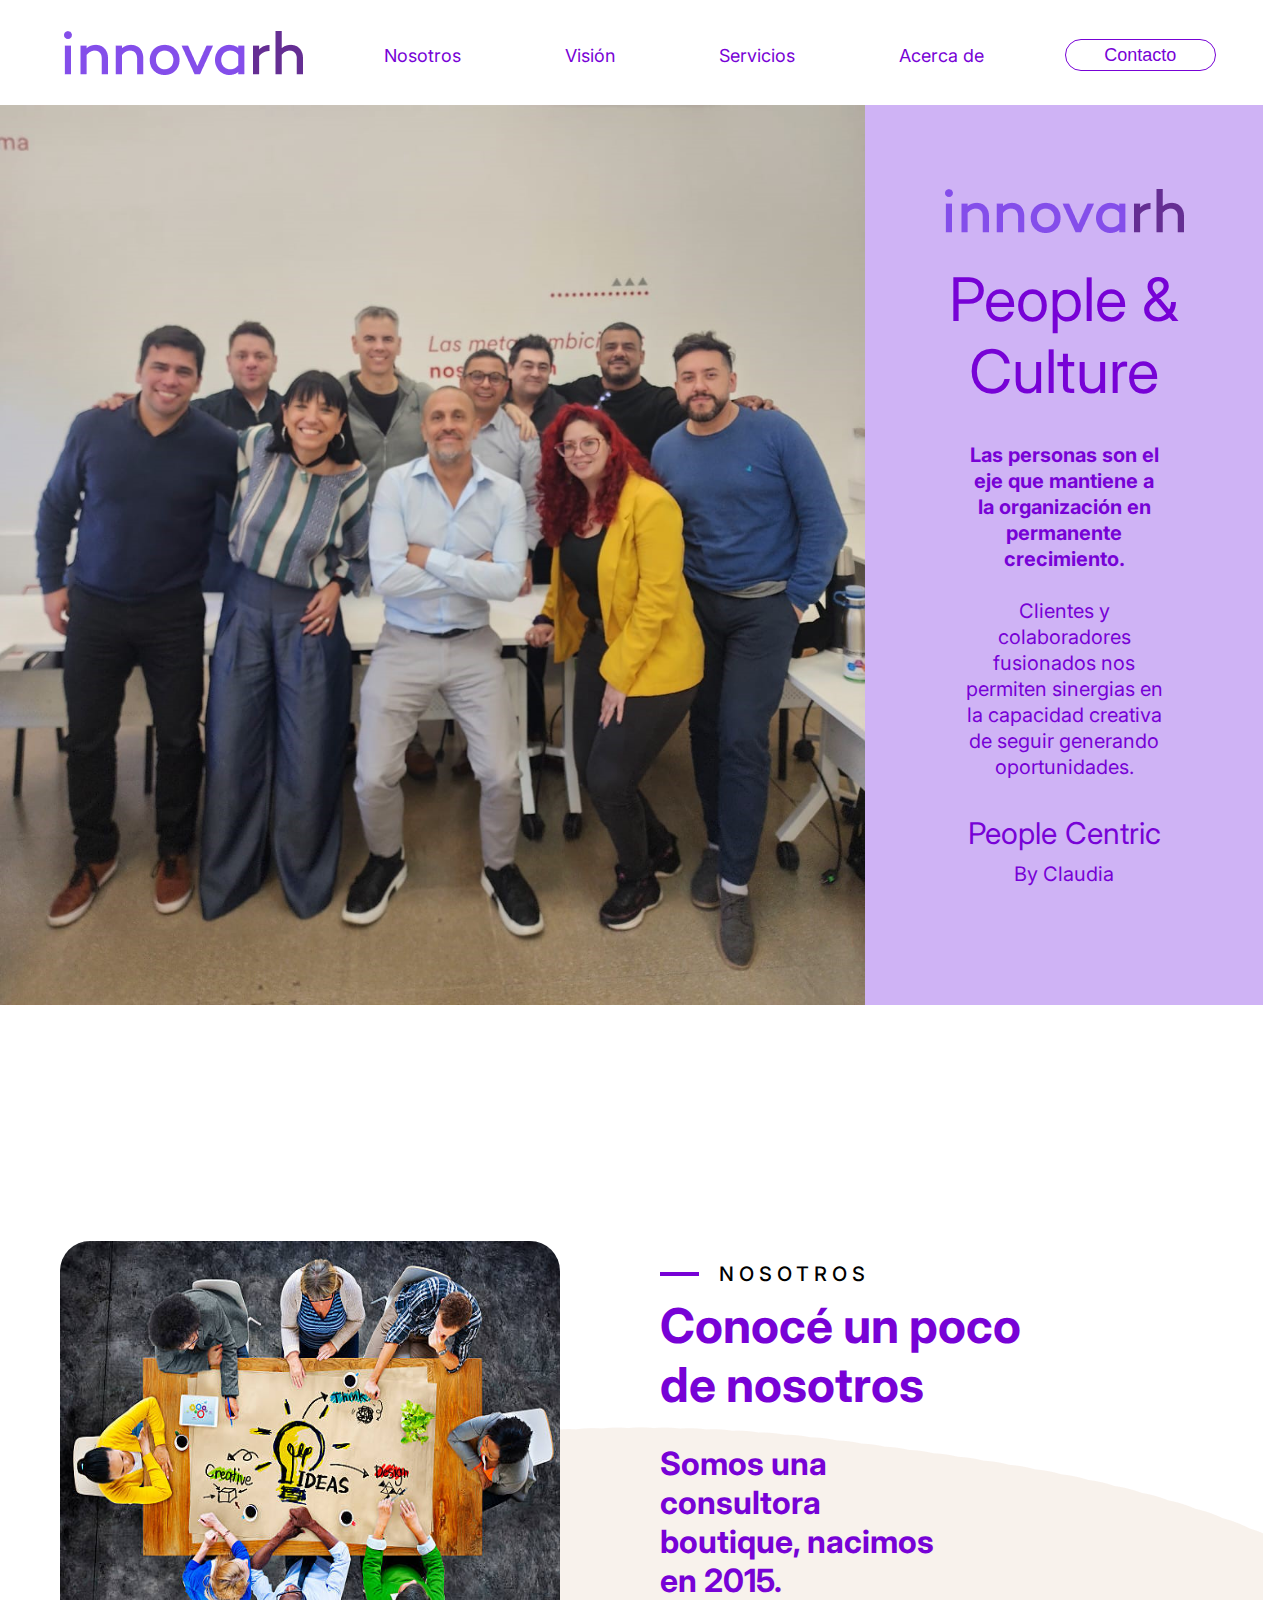
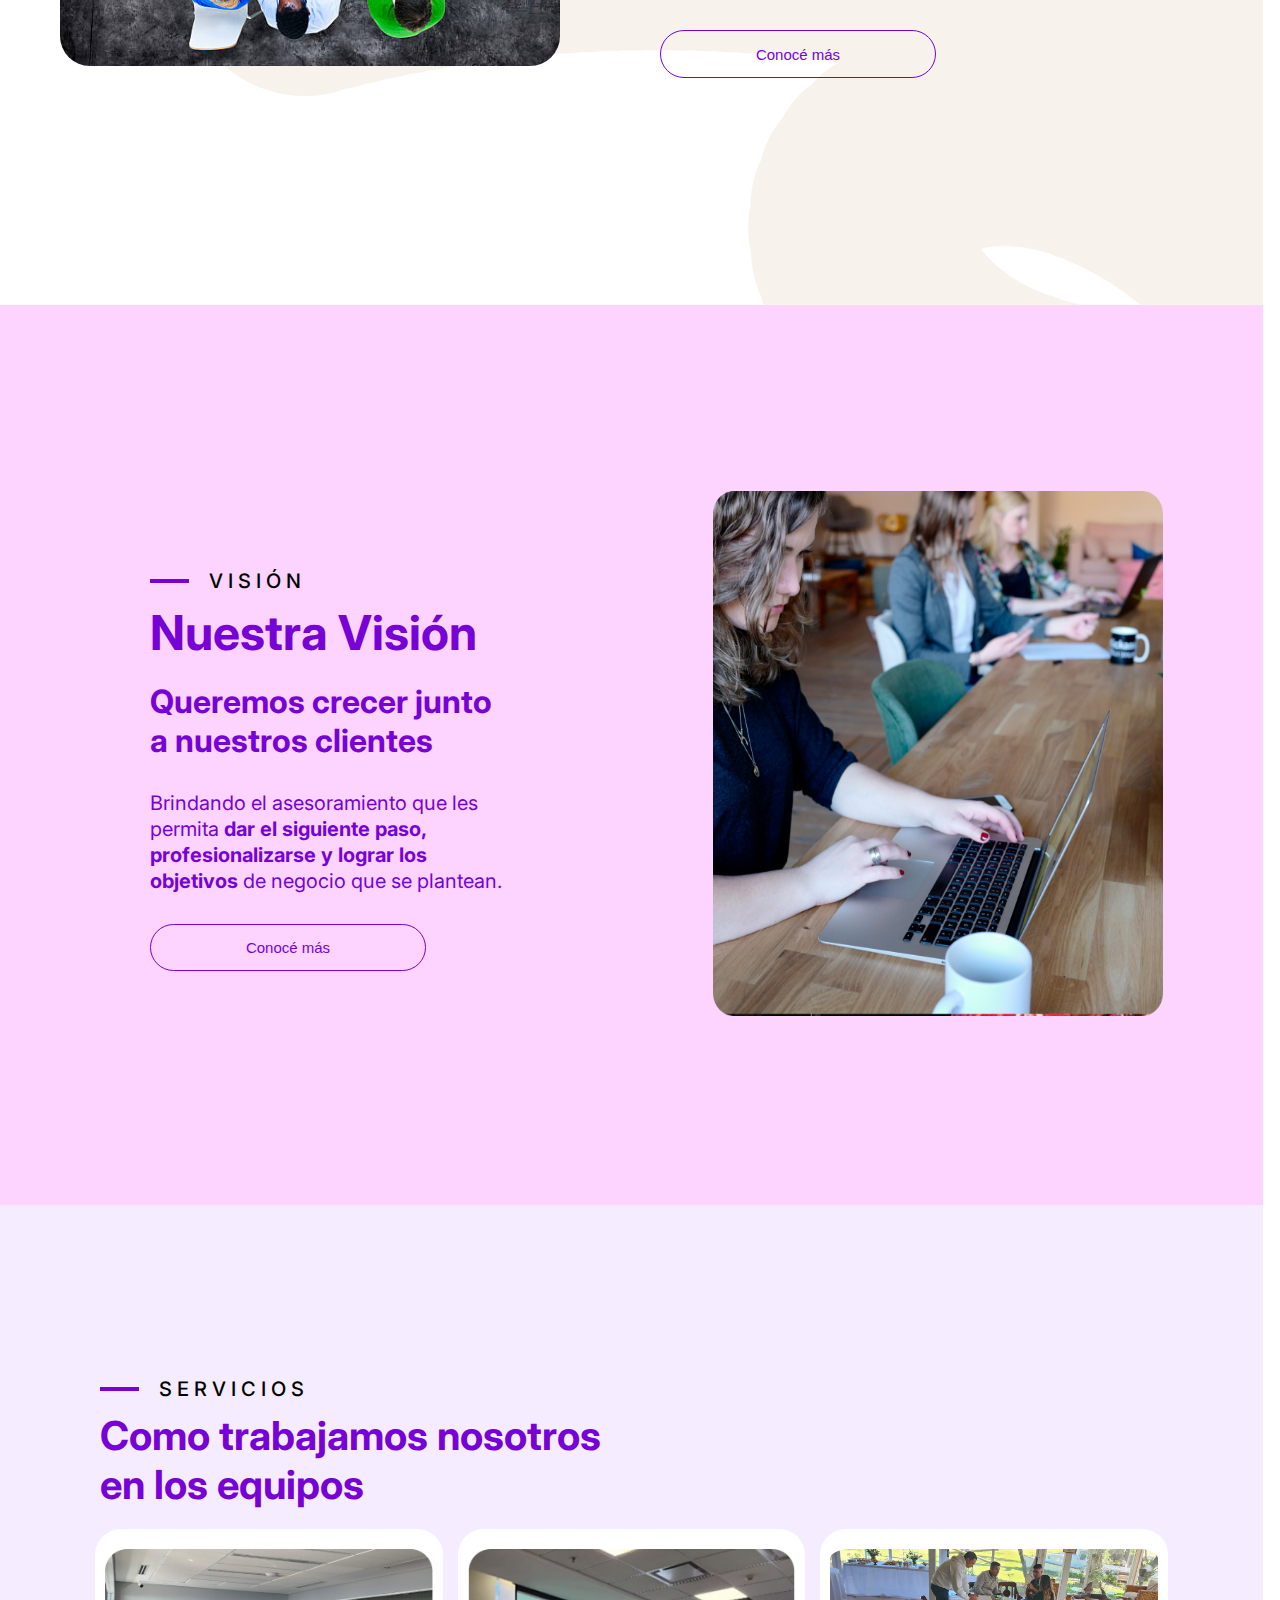
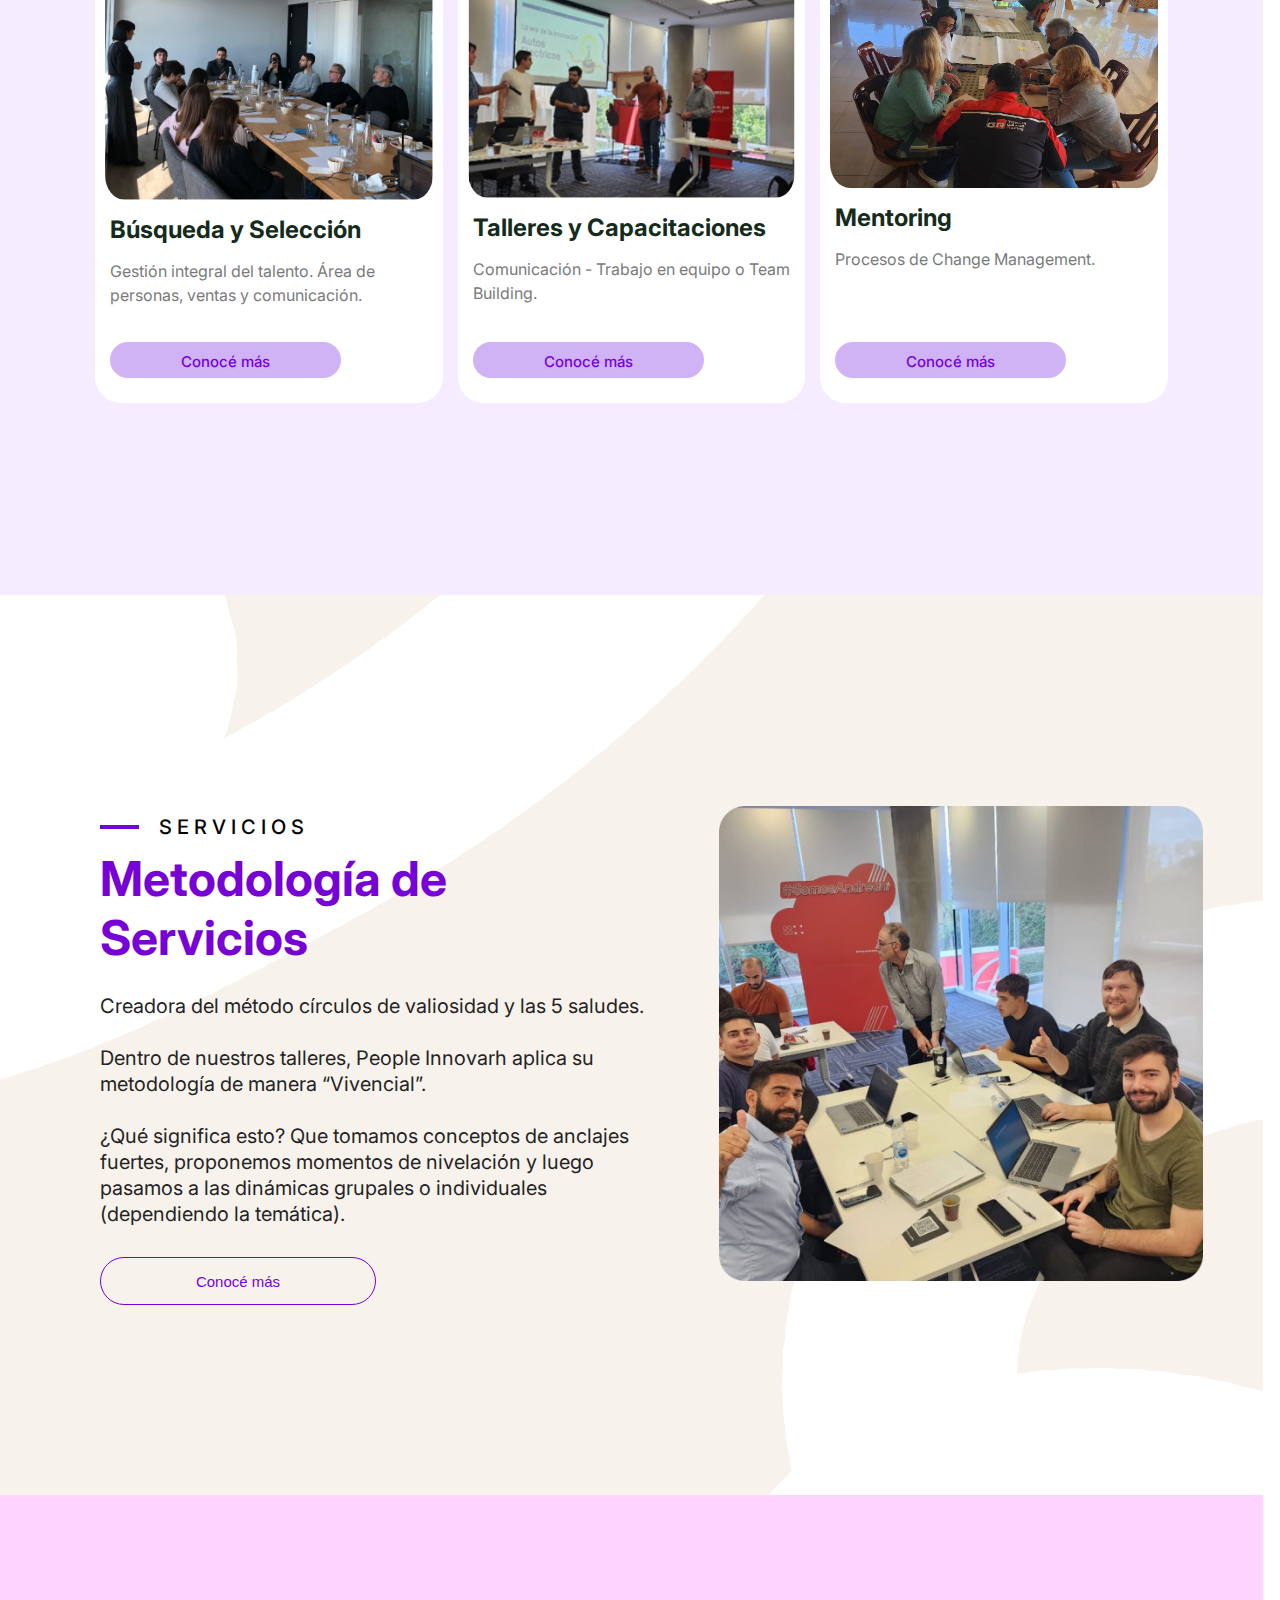
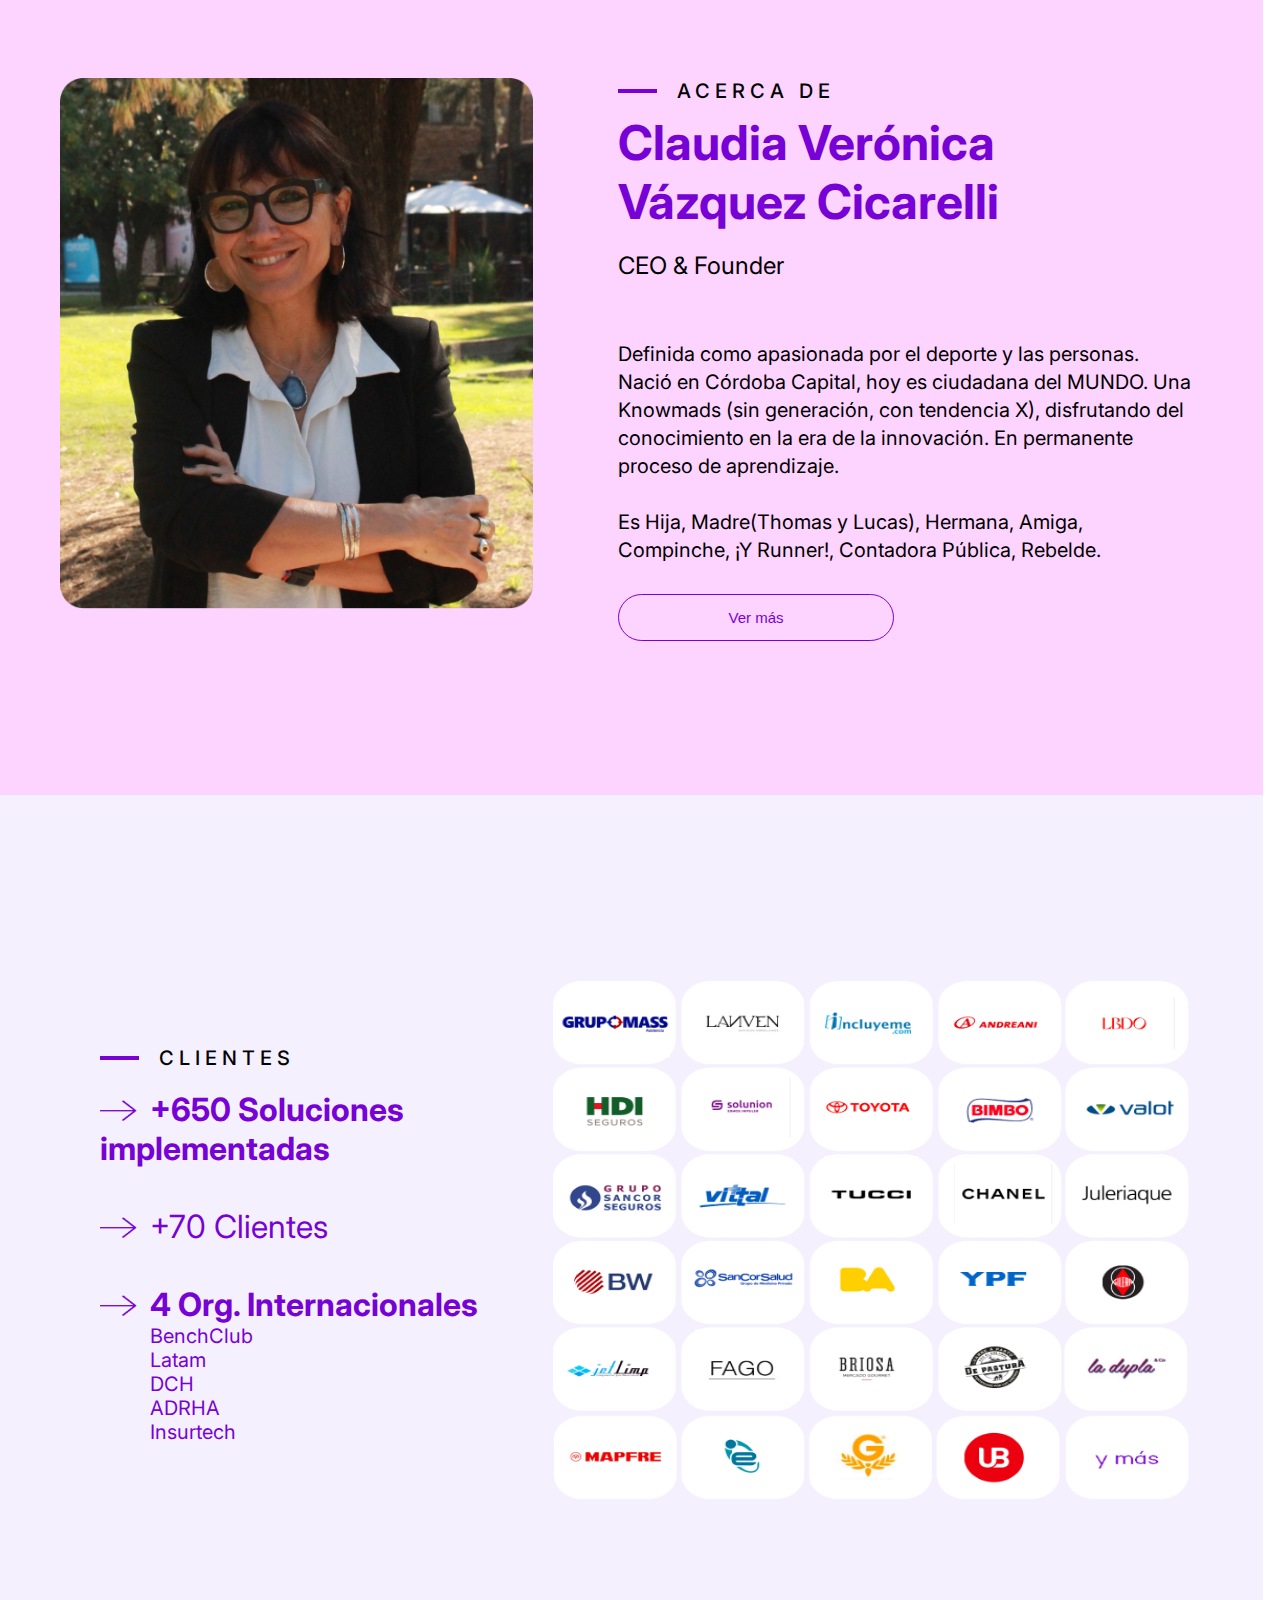
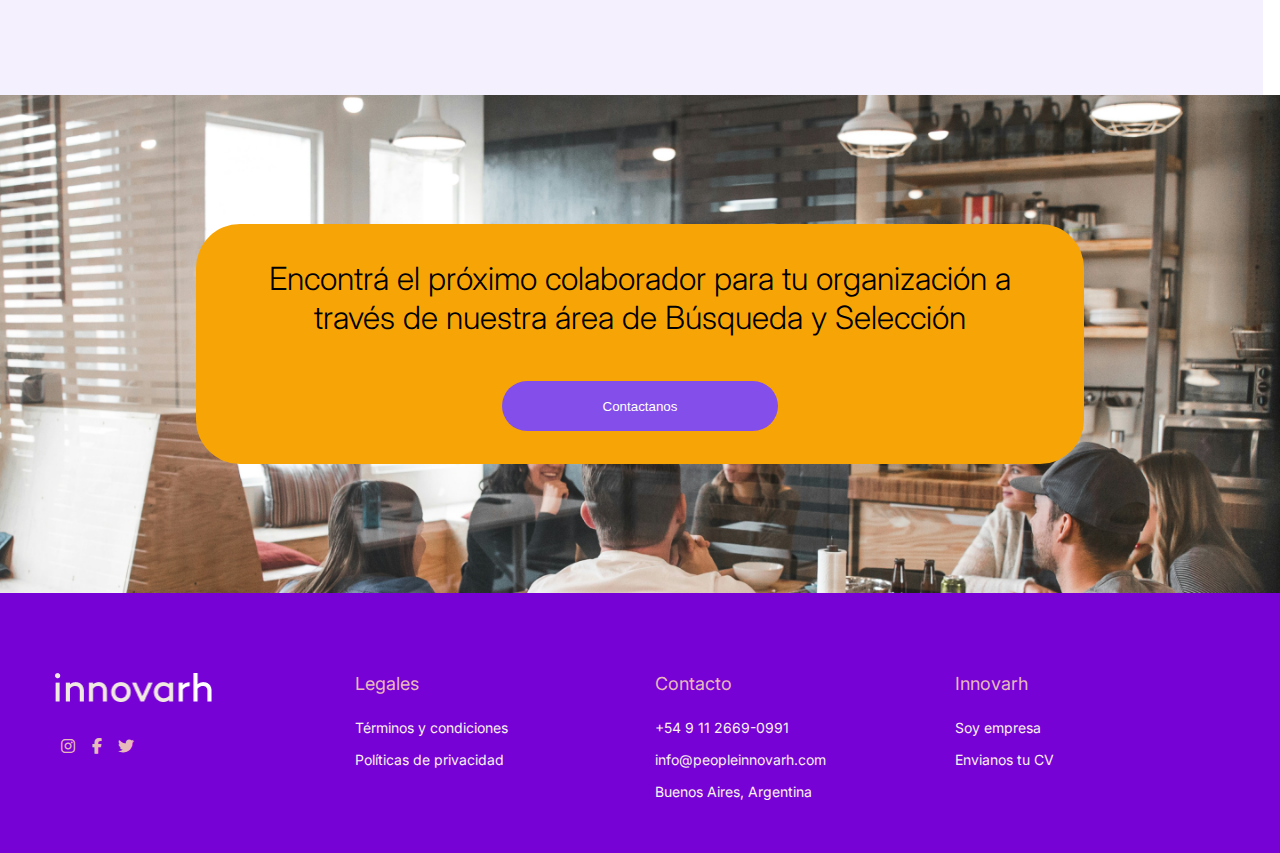
==== commit c342ec08: "segunda version" ====
--- a/index.html
+++ b/index.html
@@ -26,13 +26,13 @@
              <li><a class="navbar-brand" href="./paginas/acerca-de.html">Acerca de</a></li>
           </ul>
         </nav>
-        <a href="#" class="nav-button"><button>Contacto</button></a>
+        <a href="https://wa.me/+5491126690991" class="nav-button"><button>Contacto</button></a>
     </header>
 
     <main>
       <section class="section-people">
         <div>
-          <image class="section-people-photo" src="imagenes/group.png" alt="people-photo"></image>
+          <image class="section-people-photo" src="imagenes/group.jpg" alt="people-photo"></image>
         </div>  
         <div class="section-people-text">
           <image class="section-people-logo" src="imagenes/LOGO.png" alt="logo"></image>
@@ -49,7 +49,7 @@
 
       <section class="section-nosotros">
         <div>
-          <image class="section-nosotros-photo" src="imagenes/nosotros-foto1.png" alt="nosotros-foto1"></image>
+          <image class="section-nosotros-photo" src="imagenes/nosotros-foto1.jpg" alt="nosotros-foto1"></image>
         </div>
         <div class="section-nosotros-text">
           <div class="divisor">
@@ -60,7 +60,7 @@
           <h4 class="section-nosotros-subtitle">Somos una consultora boutique, nacimos en 2015.</h4>
           <a href="./paginas/nosotros.html">
           <button class="section-button">
-            Conoce mas
+            Conocé más
           </button>
           </a>
         </div>
@@ -74,10 +74,10 @@
           </div>
           <h2 class="section-vision-title">Nuestra Visión</h2>
           <h4 class="section-vision-subtitle">Queremos crecer junto a nuestros clientes</h4>
-          <p class="section-vision-paragraph">Queremos crecer junto a nuestros clientes, brindando el asesoramiento que les permita <strong>dar el siguiente paso, profesionalizarse y lograr los objetivos</strong> de negocios que se plantean.</p>
+          <p class="section-vision-paragraph">Brindando el asesoramiento que les permita <strong>dar el siguiente paso, profesionalizarse y lograr los objetivos</strong> de negocio que se plantean.</p>
           <a href="./paginas/vision.html">
           <button class="section-button">
-            Conoce mas
+            Conocé más
           </button>
           </a>
         </div>
@@ -120,7 +120,7 @@
 
             <div class="card">
               <div class="card-header">
-                <img src="imagenes/servicios-foto3.png" alt="servicios-foto3">
+                <img src="imagenes/servicios-foto3.jpg" alt="servicios-foto3">
               </div>
               <div class="card-body">
                 <h5>Mentoring</h5>
@@ -140,17 +140,18 @@
             </div>
             <h2 class="section-servicios2-title">Metodología de Servicios</h2>
             <p class="servicios2-texto">
-              Creadora del Método, círculos de valeosidad y las 5 saludes.
+              <br>
+              Creadora del método círculos de valiosidad y las 5 saludes.
               <br>
               <br>
               Dentro de nuestros talleres, People Innovarh aplica su metodología de manera “Vivencial”.
               <br>
               <br>
-              ¿Qué significa esto? que tomamos conceptos de anclajes fuertes, proponemos momentos de nivelación y luego pasamos a las dinámicas grupales o individuales (dependiendo la temática).
+              ¿Qué significa esto? Que tomamos conceptos de anclajes fuertes, proponemos momentos de nivelación y luego pasamos a las dinámicas grupales o individuales (dependiendo la temática).
             </p> 
             <a href="./paginas/metodologias.html">
               <button class="section-button">
-              Conoce mas
+                Conocé más
               </button>
             </a>
           </div>
@@ -168,21 +169,21 @@
             <div class="rectangulo"></div>
             <h5>ACERCA DE</h5>
           </div>
-          <h2 class="section-acerca-title">Claudia Verónica Vazquez Cicarelli</h2>
+          <h2 class="section-acerca-title">Claudia Verónica Vázquez Cicarelli</h2>
           <br>
           <p class="acerca-subtitle">CEO & Founder</p>
           <br>
           <br>
           <br>
           <p class="acerca-texto">
-            Definida como apasionada por el deporte y las personas. Nació en Córdoba Capital, hoy es ciudadana del MUNDO. Una Knowmads (sin generación, con tendencia X) Disfrutando del conocimiento en la era de la innovación. En permanente proceso de aprendizaje.  
-            <br>
-            <br>
-            Es Hija, Madre (Thomas y Lucas) , Hermana, Amiga, Compinche. ¡Y runner! Contadora Pública, rebelde.
+            Definida como apasionada por el deporte y las personas. Nació en Córdoba Capital, hoy es ciudadana del MUNDO. Una Knowmads (sin generación, con tendencia X), disfrutando del conocimiento en la era de la innovación. En permanente proceso de aprendizaje.  
+            <br>
+            <br>
+            Es Hija, Madre(Thomas y Lucas), Hermana, Amiga, Compinche, ¡Y Runner!, Contadora Pública, Rebelde.
           </p> 
           <a href="./paginas/acerca-de.html">
             <button class="section-button">
-              Ver mas
+              Ver más
             </button>
           </a>
         </div>
@@ -224,10 +225,12 @@
 
     <section class="section-contacto">
       <div class="contacto">
-      <p class="contacto-text">Encuentre su próximo colaborador con nuestro departamento de Recursos Humanos</p>
-      <button class="contacto-button">
-      Contactanos
-    </button>
+      <p class="contacto-text">Encontrá el próximo colaborador para tu organización a través de nuestra área de Búsqueda y Selección</p>
+      <a href="mailto:claudia.vazquez@peopleinnovarh.com">
+        <button class="contacto-button">
+        Contactanos
+        </button>
+      </a>
     </div>
     </section>
     
@@ -256,16 +259,20 @@
           <div class="footer-links">
             <h6>Contacto</h6>
             <ul>
-              <li><a href="#"> +54 011XXXXXXX </a></li>
-              <li><a href="mailto:info@innovarh.com.ar"> info@innovarh.com.ar </a></li>
-              <li><a href="#"> Buenos Aires, Argentina </a></li>
+              <li><a href="https://wa.me/+5491126690991"> +54 9 11 2669-0991 </a></li>
+              <li><a href="mailto:info@innovarh.com.ar"> info@peopleinnovarh.com </a></li>
+              <li><a href="https://www.google.com/maps/place/HIT+Libertador/@-34.5365523,-58.4667118,17z/data=!3m1!4b1!4m6!3m5!1s0x95bcb7ab99004b1f:0x2da179aed9a40944!8m2!3d-34.5365523!4d-58.4667118!16s%2Fg%2F11f5vrj1dz?entry=ttu&g_ep=EgoyMDI0MDkwMy4wIKXMDSoASAFQAw%3D%3D"> 
+                  Buenos Aires, Argentina 
+                  </a>
+              </li>
             </ul>
           </div>
 
           <div class="footer-links">
             <h6>Innovarh</h6>
             <ul>
-              <li><a href="#"> Soy empresa </a></li>
+              <li><a href="mailto:claudia.vazquez@peopleinnovarh.com"> Soy empresa </a></li>
+              <li><a href="mailto:busquedas@peopleinnovarh.com">Envianos tu CV</a></li>
             </ul>
           </div>
         </div>
--- a/CSS/styles.css
+++ b/CSS/styles.css
@@ -143,6 +143,7 @@
     color: #7702D6;
     padding: 0 100px;
     margin-bottom: 35px;
+    line-height: 1.3;
 }
 .section-people-subtitle{
     font-size: 30px;
@@ -162,6 +163,7 @@
     width: 500px;
     height: 425px;
     margin-left: 60px;
+    border-radius: 30px;
 }
 .section-nosotros-text{
     display: flex;
@@ -214,6 +216,7 @@
     color: #7702D6;
     margin-top: 30px;
     margin-right: 210px;
+    line-height: 1.3;
 }
 .vision-photo{
     width: 450px;
@@ -267,7 +270,7 @@
 .card-header img{
     width:100% ;
     display: block;
-    border-radius: 8px;
+    border-radius: 30px;
     max-width: 1200px;
     padding: 20px 10px 5px 10px;
 }
@@ -344,7 +347,7 @@
     font-style: normal;
     font-weight: 400;
     font-size: 20px;
-    line-height: 24px;
+    line-height: 1.3;
     color: #242424;
 }
 .servicios2-photo{
@@ -386,6 +389,7 @@
     margin-right: 70px;
     font-size: 20px;
     color: #000000;
+    line-height: 1.4;
 }
 
 /* INDEX CLIENTES */
@@ -588,6 +592,7 @@
     color: #7702D6;
     margin-top: 40px;
     padding-right: 55px;
+    line-height: 1.3;
 }
 .nosotros-content2{
     grid-column: 7/11;
@@ -598,6 +603,7 @@
     color: #7702D6;
     padding-right: 55px;
     margin-top: 50px;
+    line-height: 1.3;
 }
 .nosotros-image1{
     grid-column: 7/9;
@@ -671,6 +677,7 @@
     font-size: 25px;
     text-align: left;
     padding: 0 165px;
+    line-height: 1.3;
 }
 .parrafo-1{
     margin-bottom: 60px;
@@ -692,6 +699,11 @@
     background-position: top 15px left, top 120px right -20px;
     background-repeat: no-repeat;
 }
+.pagina-metodologia .pagina-intro img{
+    border-radius: 20px;
+    height:100%;
+    width:100%;
+}
 .pagina-metodologia-subtitulo{
     color: #7702D6;
     font-size: 40px;
@@ -719,6 +731,7 @@
     font-size: 25px;
     text-align: left;
     padding: 70px 60px 20px 60px;
+    line-height: 1.2;
 }
 .metodologia-card-text p i{
     color: #F7A506;
@@ -752,7 +765,7 @@
     font-size: 40px;
     font-weight: 350;
     text-align: center;
-    margin: 10px 70px 10px 70px;
+    margin: 10px 70px 0px 70px;
     padding: 0 300px 0 300px;
     font-weight: 600;
 }
@@ -763,8 +776,9 @@
     height: 100%;
 }
 .acerca-container img{
-    width: 370px;
-    height: 450px;
+    width: 500px;
+    height: 100%;
+    border-radius: 20px;
 }
 .acerca-titulo{
     width: 150px;
@@ -776,28 +790,22 @@
     cursor:default;
     margin-bottom: 30px;
     grid-column: 15/22;
-    grid-row: 4;
+    grid-row: 3;
 }
 .pagina-acerca-texto{
+    font-size: 16px;
+    text-align: left;
+    grid-column: 15/22;
+    grid-row: 4/19;
     font-size: 18px;
-    text-align: left;
-    grid-column: 15/22;
-    grid-row: 5/19;
-    font-size: 18px;
     color: #7702D6;
     z-index: 5;
+    line-height: 1.3;
 }
 .acerca-imagen1{
-    border-radius: 20px;
     grid-column: 3/6;
-    grid-row: 4/10;
+    grid-row: 1/17;
     z-index: 1;
-}
-.acerca-imagen2{
-    border-radius: 20px;
-    grid-column: 4/9;
-    grid-row: 9/18;
-    z-index: 2;
 }
 .acerca-cuadro-texto{
     text-align: left;
@@ -811,8 +819,9 @@
     height: 105px;
     transform: rotateZ(355deg);
     grid-column: 3;
-    grid-row: 18;
+    grid-row: 14;
     z-index: 3;
+    line-height: 1.3;
 }
 .acerca-logo-linkedin{
     border-radius: 50%;
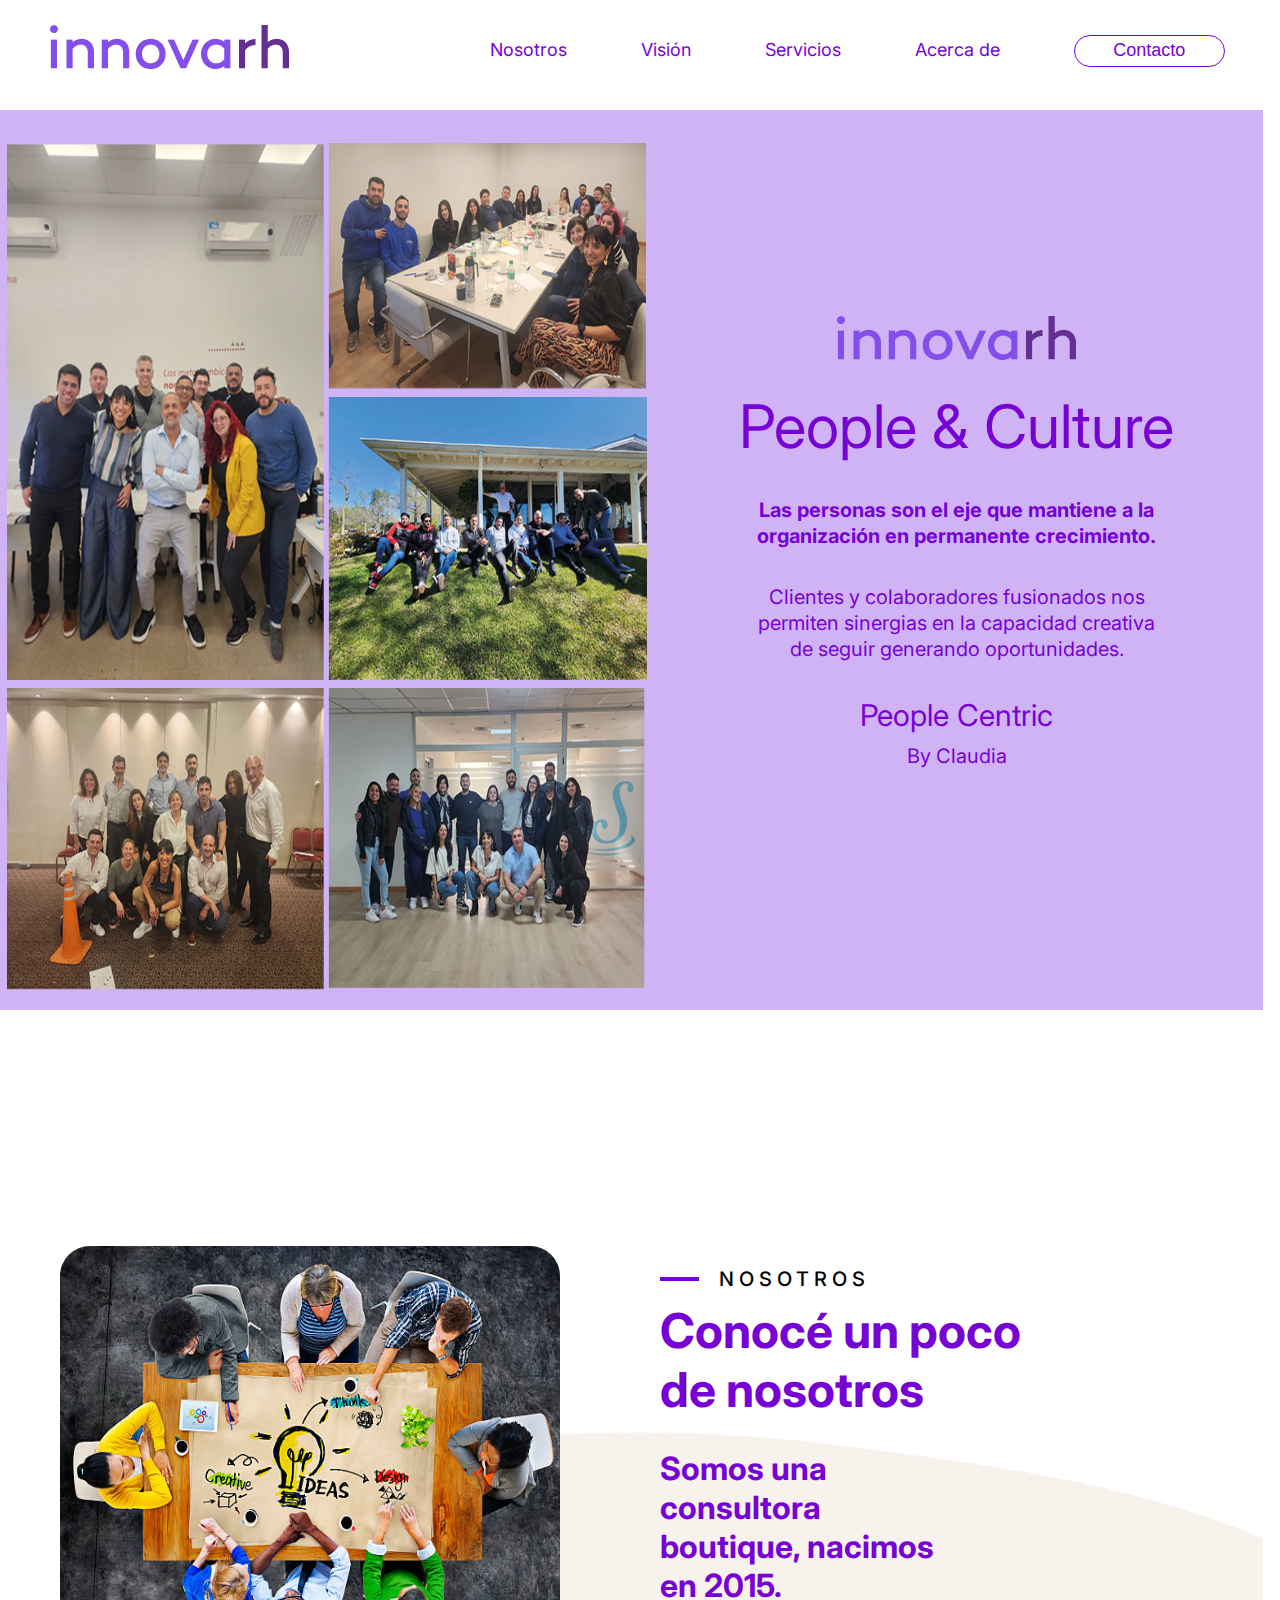
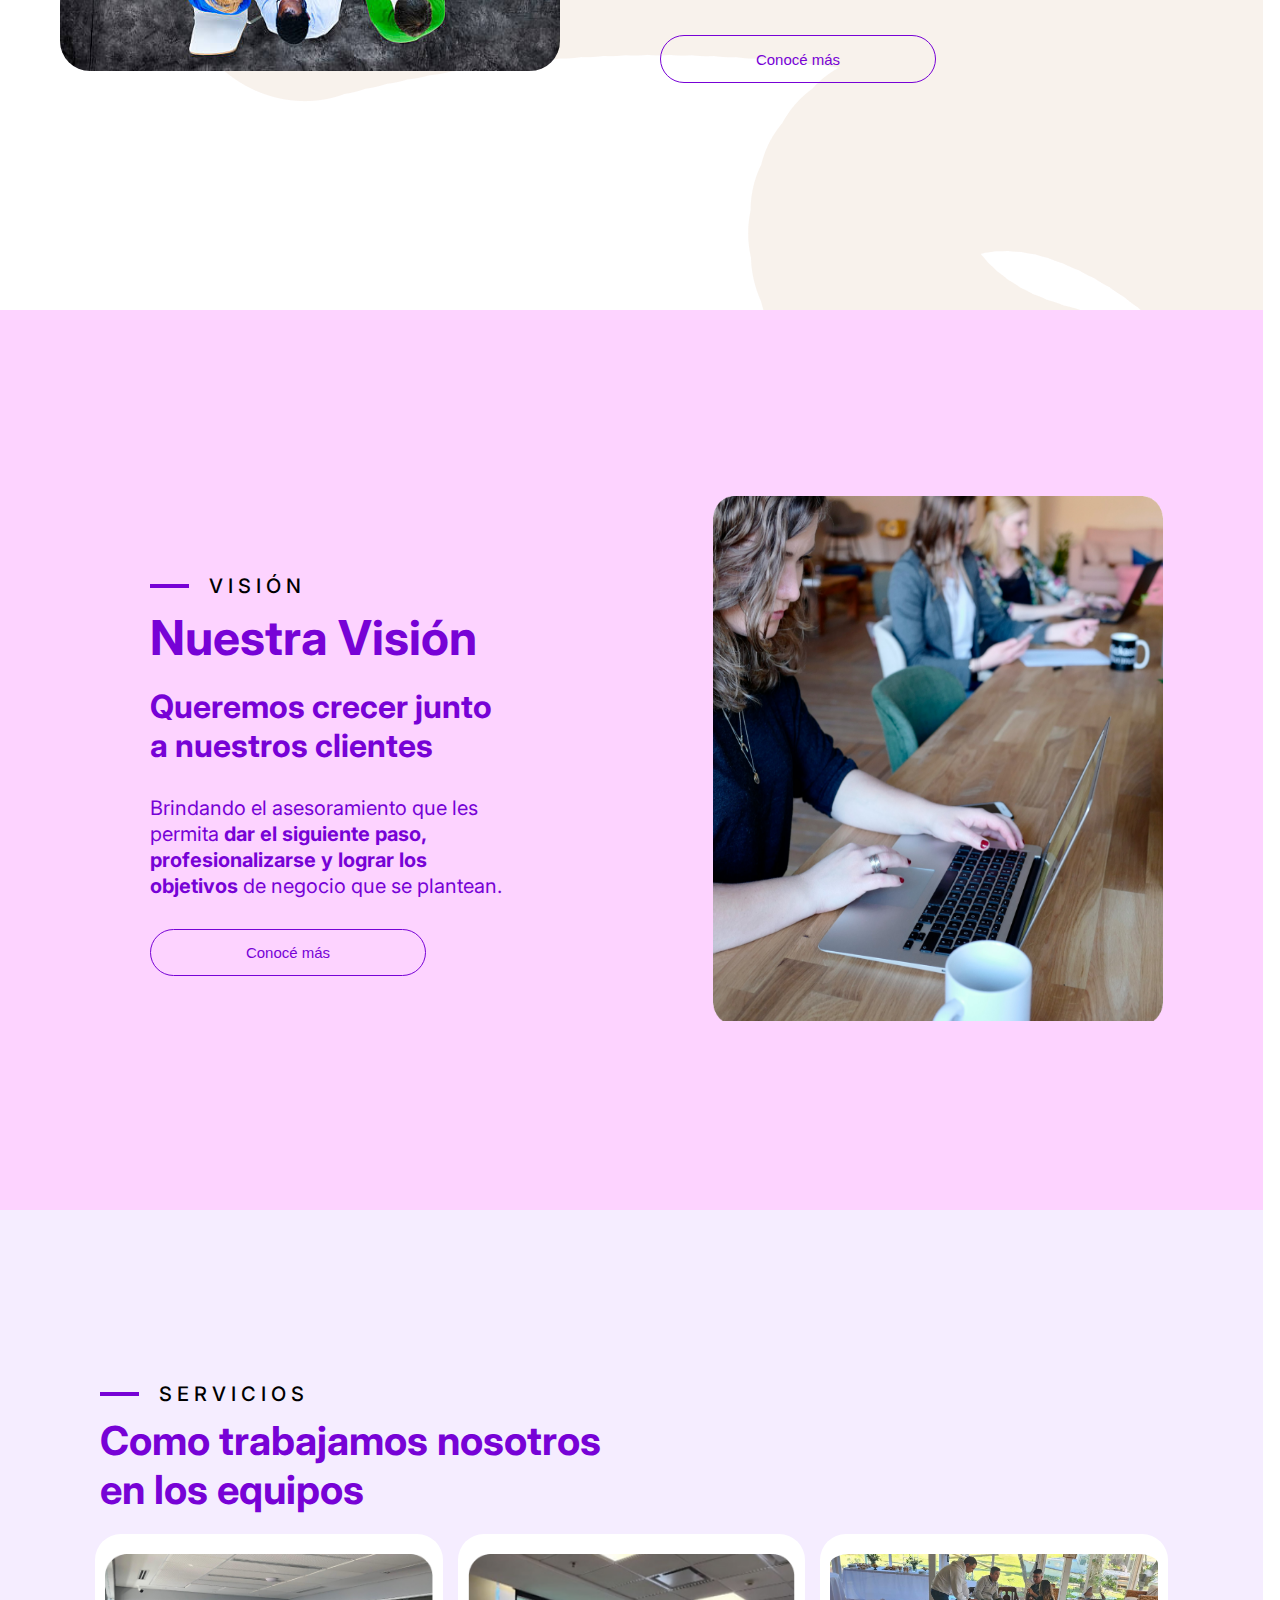
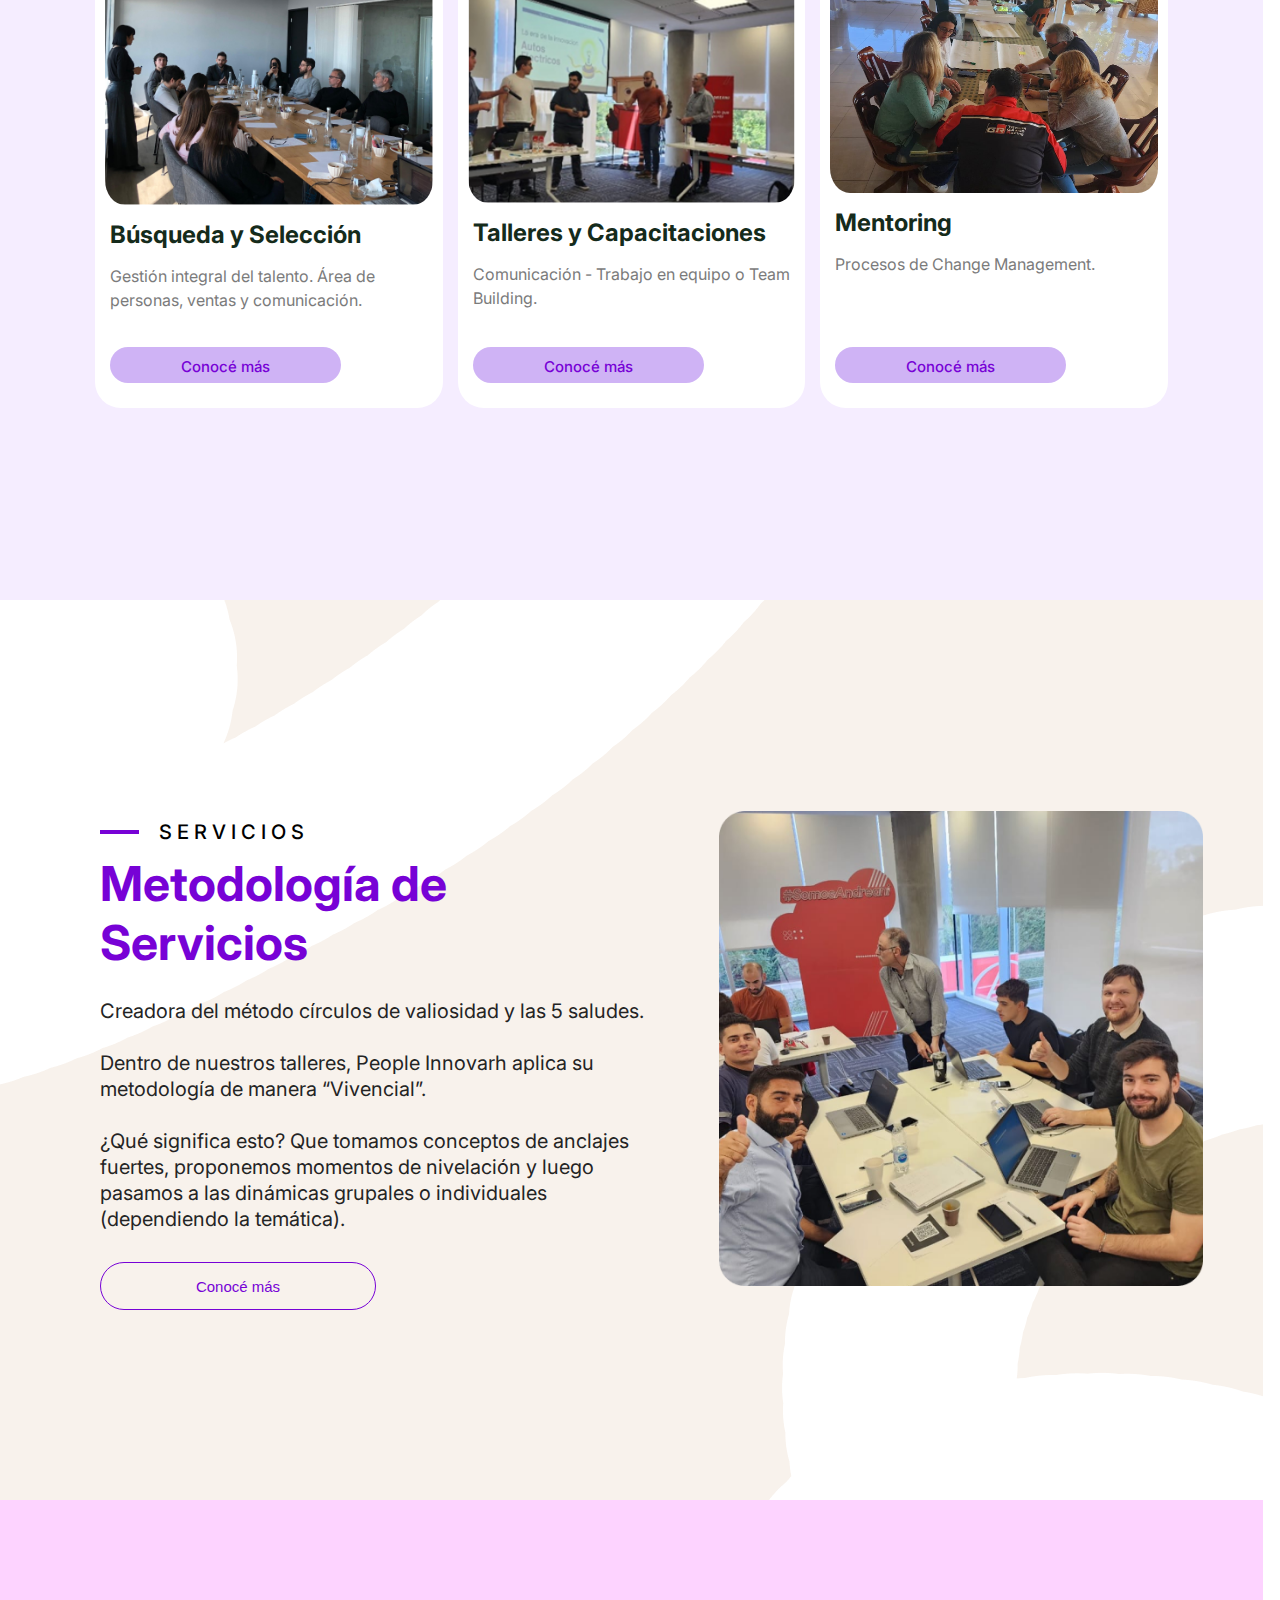
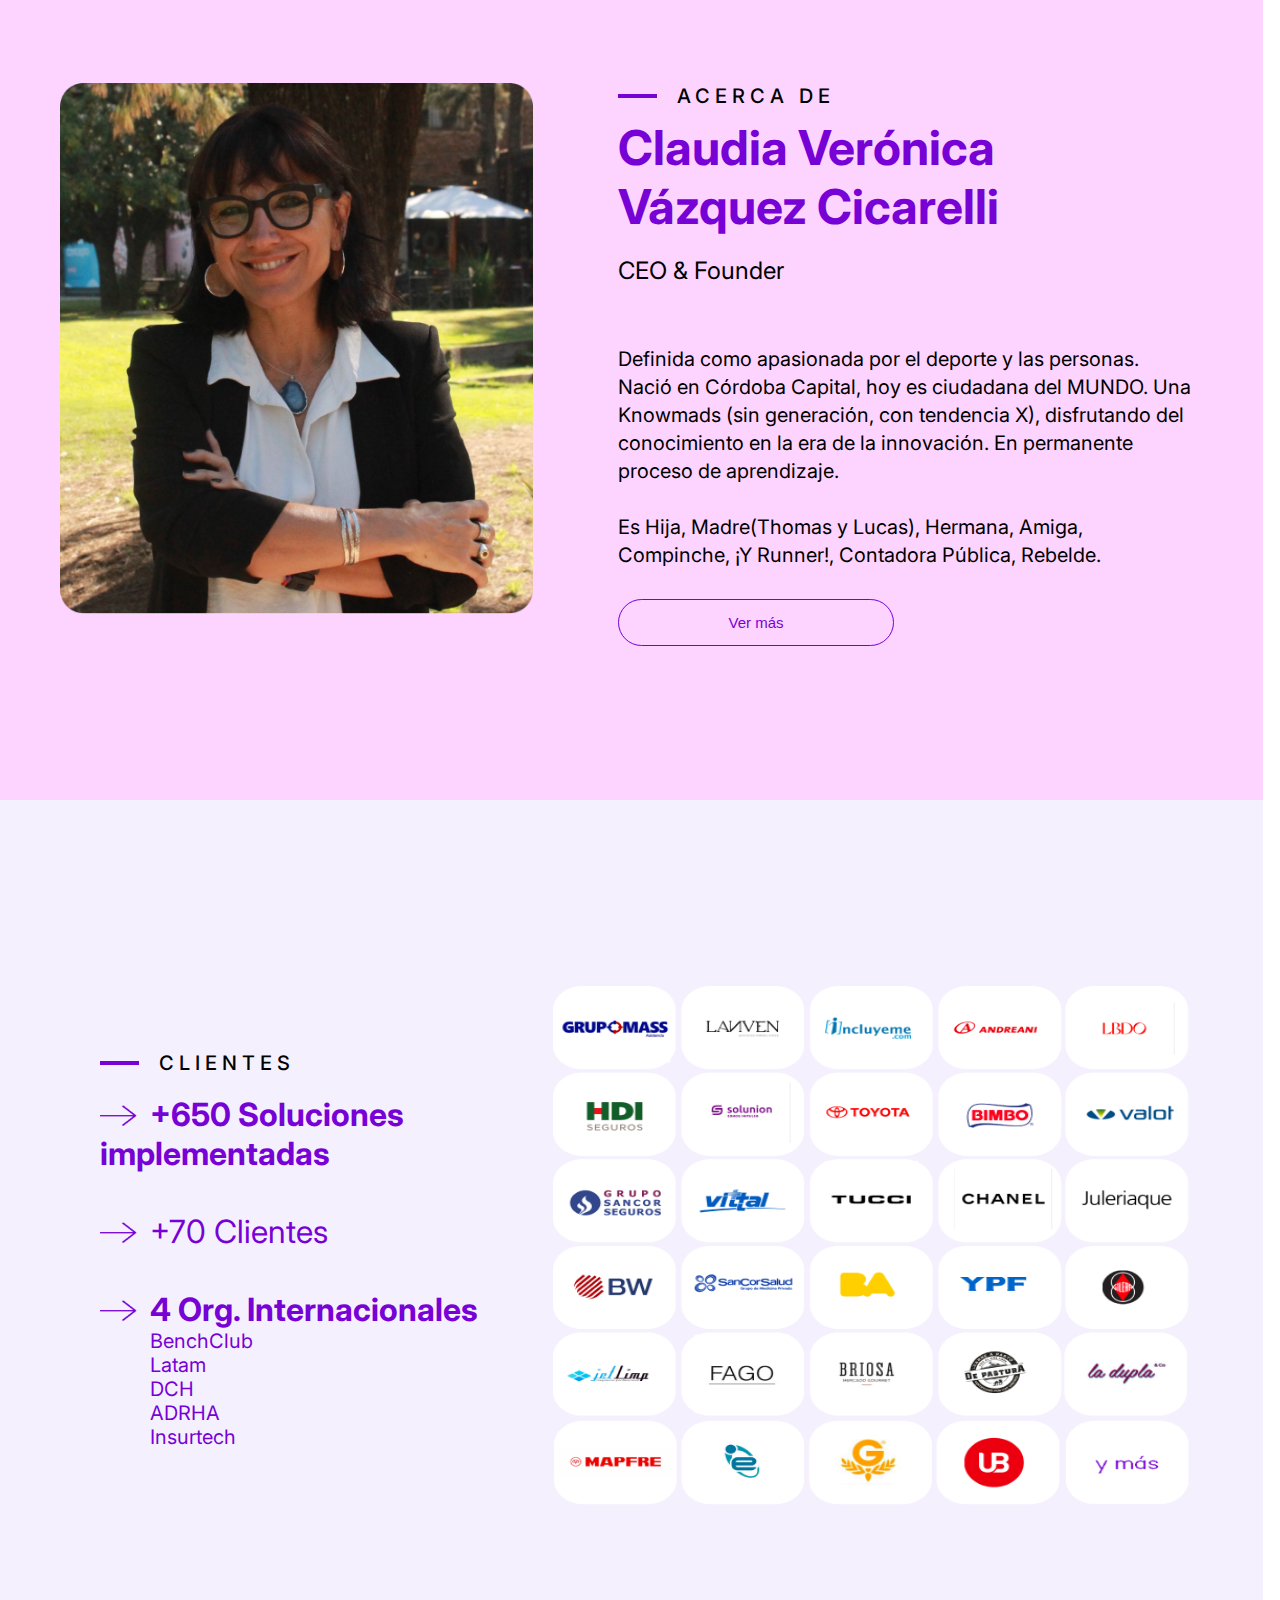
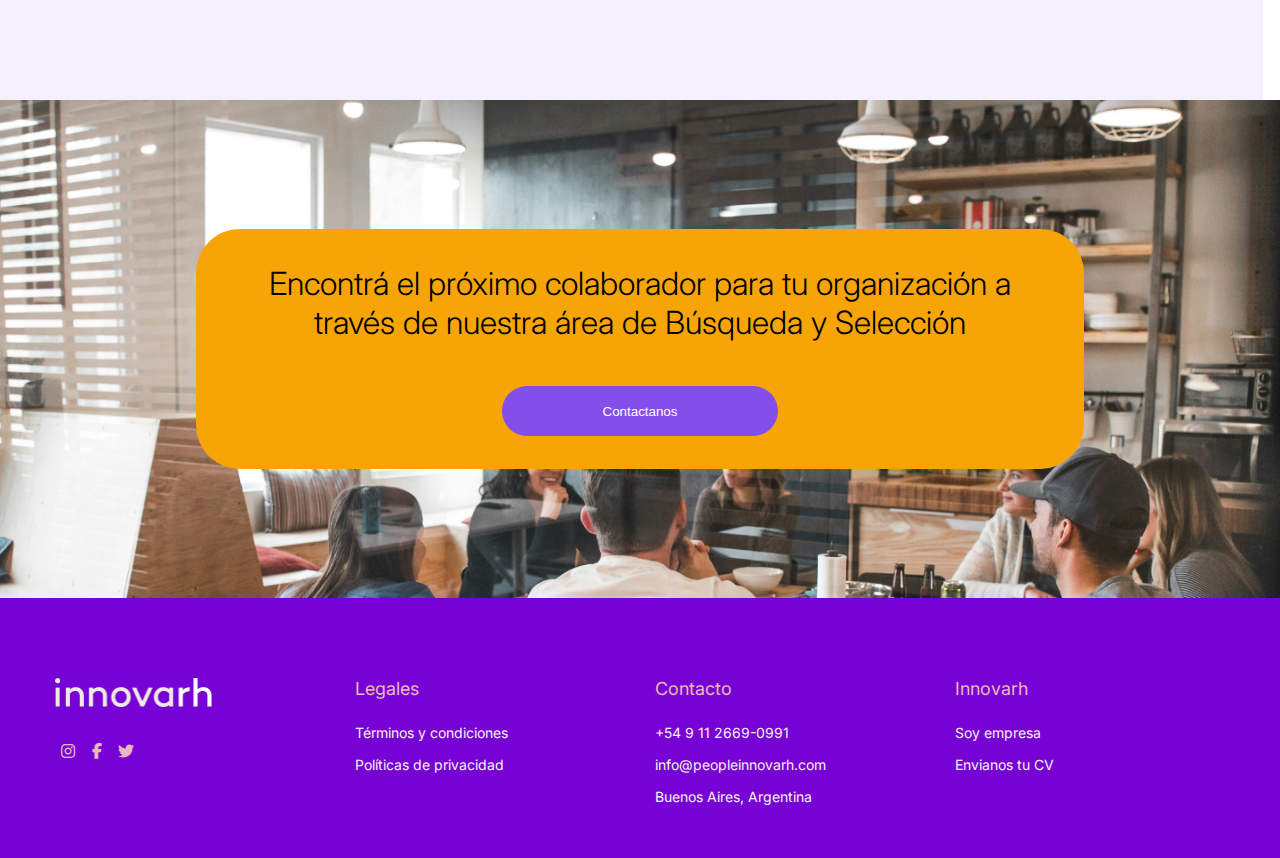
==== commit 599fc1a9: "v2" ====
--- a/index.html
+++ b/index.html
@@ -14,36 +14,38 @@
   </head>
   <body>
     
-    <header class="header">
-        <div class="logo">
-          <a href="./index.html"><image src="imagenes/LOGO.png" alt="logo"></image></a>
-        </div>
-        <nav>
-          <ul class="nav-links">
-             <li><a class="navbar-brand" href="./paginas/nosotros.html">Nosotros</a></li>
-             <li><a class="navbar-brand" href="./paginas/vision.html">Visión</a></li>
-             <li><a class="navbar-brand" href="./paginas/metodologias.html">Servicios</a></li>
-             <li><a class="navbar-brand" href="./paginas/acerca-de.html">Acerca de</a></li>
-          </ul>
-        </nav>
-        <a href="https://wa.me/+5491126690991" class="nav-button"><button>Contacto</button></a>
+    <header>
+      <nav>
+        <input type="checkbox" id="check">
+        <label for="check" class="checkbutton">
+          <i class="fas fa-bars"></i>
+        </label>
+          <a href="./index.html" class="enlace">
+            <image src="imagenes/LOGO.png" alt="logo" class="logo"></image>
+          </a>
+            <ul>
+              <li><a class="navbar-brand" href="./paginas/nosotros.html">Nosotros</a></li>
+              <li><a class="navbar-brand" href="./paginas/vision.html">Visión</a></li>
+              <li><a class="navbar-brand" href="./paginas/metodologias.html">Servicios</a></li>
+              <li><a class="navbar-brand" href="./paginas/acerca-de.html">Acerca de</a></li>
+              <li><a href="https://wa.me/+5491126690991" class="nav-button"><button>Contacto</button></a></li>
+            </ul>
+      </nav>
     </header>
 
     <main>
       <section class="section-people">
         <div>
-          <image class="section-people-photo" src="imagenes/group.jpg" alt="people-photo"></image>
+          <image class="section-people-photo" src="imagenes/group.png" alt="people-photo"></image>
         </div>  
         <div class="section-people-text">
           <image class="section-people-logo" src="imagenes/LOGO.png" alt="logo"></image>
           <h1 class="section-people-title"> People & Culture</h1>
           <p class="section-people-paragraph">
-            <strong>Las personas son el eje que mantiene a la organización en permanente crecimiento.</strong>
-            <br>
-            <br>
-            Clientes y colaboradores fusionados nos permiten sinergias en la capacidad creativa de seguir generando oportunidades.</p>
+            Las personas son el eje que mantiene a la organización en permanente crecimiento.</p>
+          <p class="section-people-paragraph2">Clientes y colaboradores fusionados nos permiten sinergias en la capacidad creativa de seguir generando oportunidades.</p>
           <h3 class="section-people-subtitle">People Centric</h3>
-          <p class="section-people-paragraph">By Claudia</p>  
+          <p class="section-people-paragraph2">By Claudia</p>  
         </div>
       </section>
 
--- a/CSS/styles.css
+++ b/CSS/styles.css
@@ -11,38 +11,43 @@
 }
 
 /* HEADER */
-.header{
-    display: flex;
-    justify-content: space-between;
-    align-items: center;
-    height: 85px;
-    padding: 30px 5% 5px;
-    margin-bottom: 20px;
-}
-.header .logo{
+nav{
+    background-color: white;
+    height: 100px;
+    width: 100%;
+    margin-top: 10px;
+}
+.enlace{
+    position: absolute;
+    padding: 15px 50px;
     cursor: pointer;
 }
-.header .logo img{
-    height: auto;
-    width: auto;
-}
-.header .nav-links li{
+nav ul{
+    float: right;
+    margin-right: 20px;
+}
+nav ul li{
     display: inline-block;
-    padding: 0 50px;
-    transition: all 0.5s ease;
-}
-.header .nav-links li:hover{
+    line-height: 80px;
+    margin: 0 5px;
+
+}
+nav ul li a{
+    font-size: 18px;
+    color: #7702D6;
+    text-decoration: none;
+    padding: 7px 30px;
+    border-radius: 3px;
+    transition: all 0.5s ease;    
+}
+li a:hover{
+    background-color: #844EEA;
     transform: scale(1.2);
-}
-.header .nav-links a {
-   font-size: 18px;
-   color: #7702D6;
-   text-decoration: none;
-}
-.header .nav-links li a:hover{
-    color: #844EEA;
-}
-.header .nav-button button{
+    color: #F5EDFF;
+    border-radius: 30px;
+}
+
+.nav-button button{
     font-size: 18px;
     width: 151.41px;
     height: 32px;
@@ -53,12 +58,23 @@
     cursor: pointer;
     transition: all 0.5s ease;
 }
-.header .nav-button button:hover{
+.nav-button button:hover{
     background-color: #844EEA;
-    transform: scale(1.2);
     color: #F5EDFF;
-}
-
+    border: none;
+}
+.checkbutton{
+    font-size: 30px;
+    color: #7702D6;
+    float: right;
+    line-height: 80px;
+    margin-right: 40px;
+    cursor: pointer;
+    display: none;
+}
+#check{
+    display: none;
+}
 /* SECTIONS */
 section{
     display: flex;
@@ -118,7 +134,8 @@
     align-items:normal;
 }
 .section-people-photo{
-    height:100vh ;
+    height:100%;
+    width: 650px;
 }
 .section-people-text{
     display: flex;
@@ -139,6 +156,14 @@
     margin-bottom: 35px;
 }
 .section-people-paragraph{
+    font-size: 20px;
+    color: #7702D6;
+    padding: 0 100px;
+    margin-bottom: 35px;
+    line-height: 1.3;
+    font-weight: bold;
+}
+.section-people-paragraph2{
     font-size: 20px;
     color: #7702D6;
     padding: 0 100px;
@@ -902,3 +927,91 @@
     width: 15px;
     height: 15px;
 }
+
+/* MOBILE */
+@media only screen and (max-width: 480px){
+    /* HEADER */
+    .checkbutton{
+        display: block;
+    }
+    ul{
+        position: fixed;
+        width: 100%;
+        height: 100vh;
+        background:#7702D6;
+        top: 80px;
+        left: 100%;
+        text-align: center;
+        transition: all 0.5s;
+    }
+    nav ul li{
+        display: block;
+        margin: 50px 0;
+        line-height: 30px;
+    }
+    nav ul li a{
+        font-size: 20px;
+        color: white;
+    }
+    li a:hover{
+        background: none;
+    }
+    #check:checked ~ ul{
+        left: 0;
+    }
+    section{
+        flex-direction: column;
+        width: 480px;
+        height:100%;
+    }
+    .divisor{
+        flex-direction: column;
+    }
+    .section-people{
+        align-items:center;
+    }
+    .section-people-photo{
+        width: 480px;
+        height:100% ;
+    }
+    .section-people-title{
+        margin-top: 20px;
+        font-size: 45px;
+    }
+    .section-people-paragraph{
+        font-size: 25px;
+        padding: 0 60px;
+        font-weight: 500;
+    }
+    .section-people-paragraph2{
+        display: none;
+    }
+    .section-people-logo{
+        display: none;
+    }
+    .section-people-subtitle{
+        display: none;
+    }
+    /* SECTION NOSOTROS */
+    .section-nosotros{
+        width: 480px;
+        height: 100%;
+    }
+    .section-nosotros-photo{ 
+        width: 200px;
+        height: 150px;
+        margin-left: 0;
+        border-radius: 30px;
+    }
+
+}
+/* TABLET */
+@media only screen and (min-width: 481px) and (max-width: 978px){
+    /* HEADER */
+    .enlace{
+        padding-left:20px;
+    }
+    nav ul li a{
+        font-size: 16px;
+    }
+}